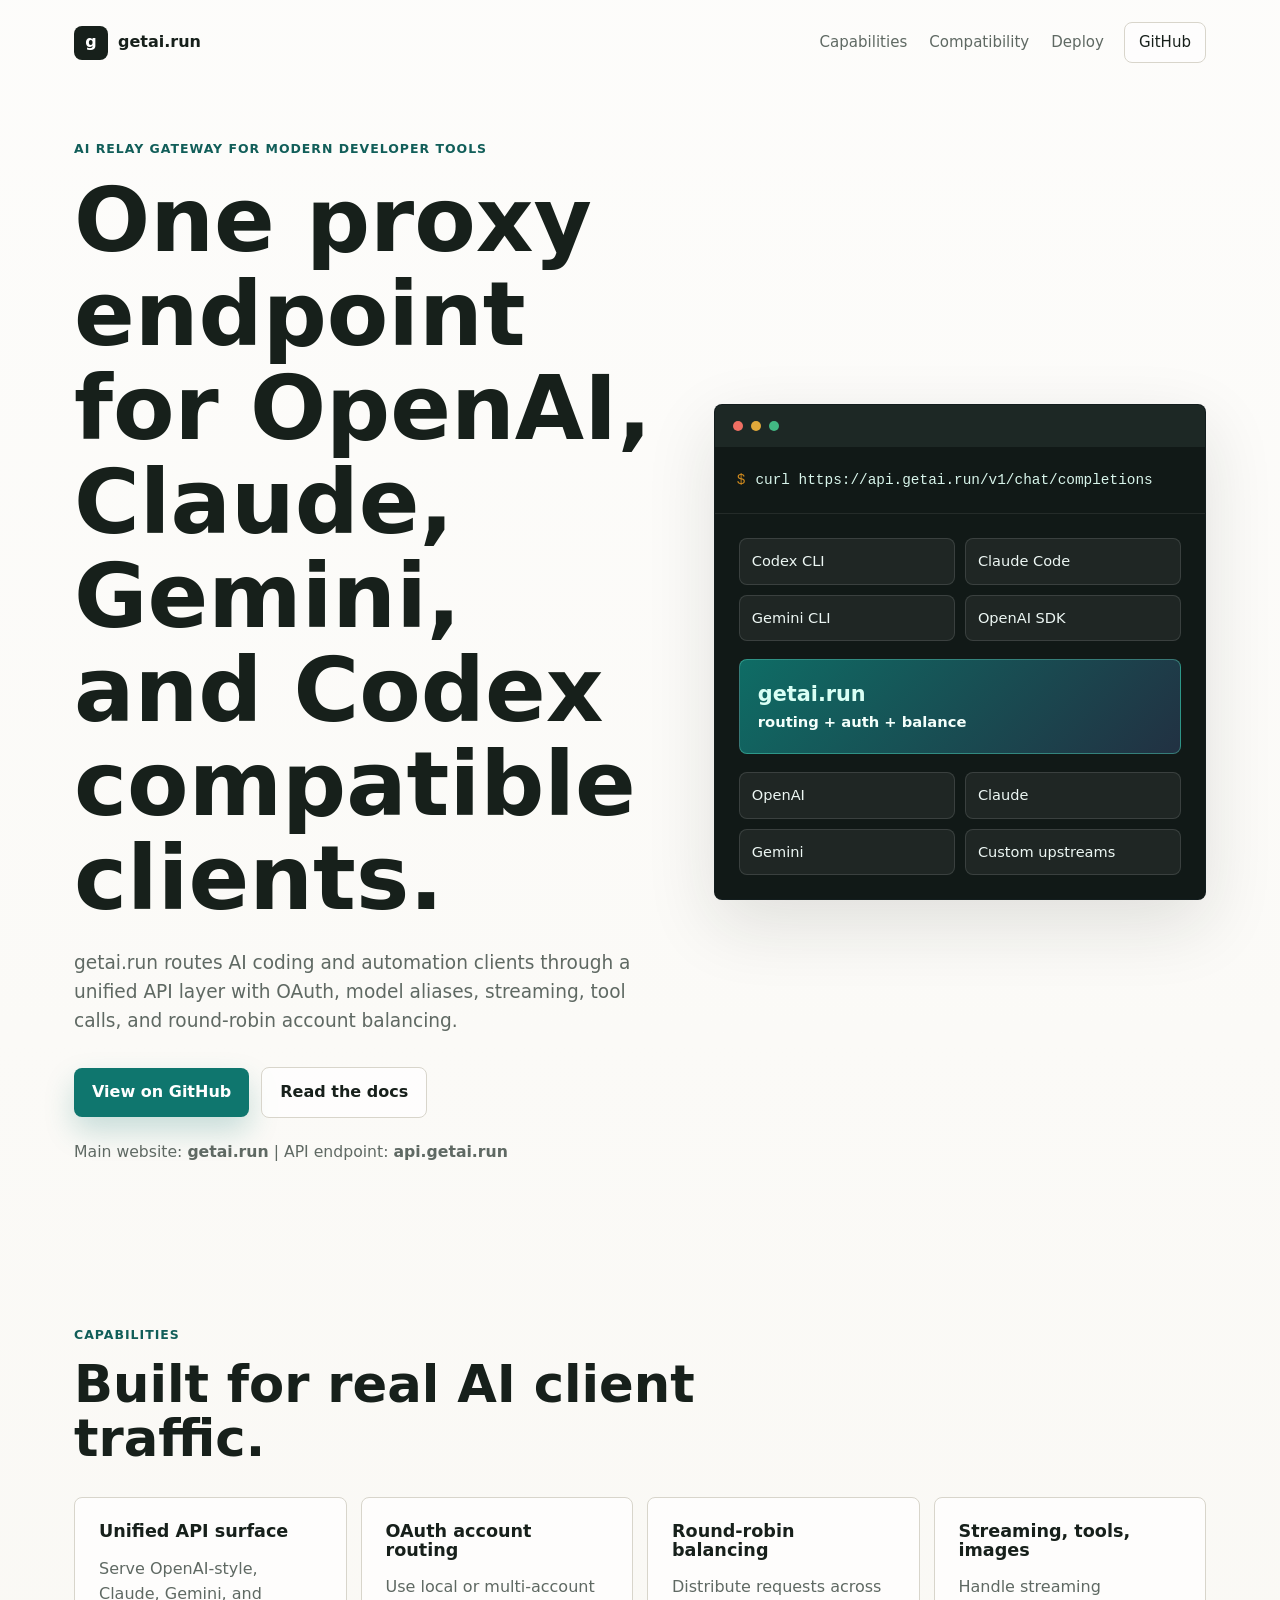
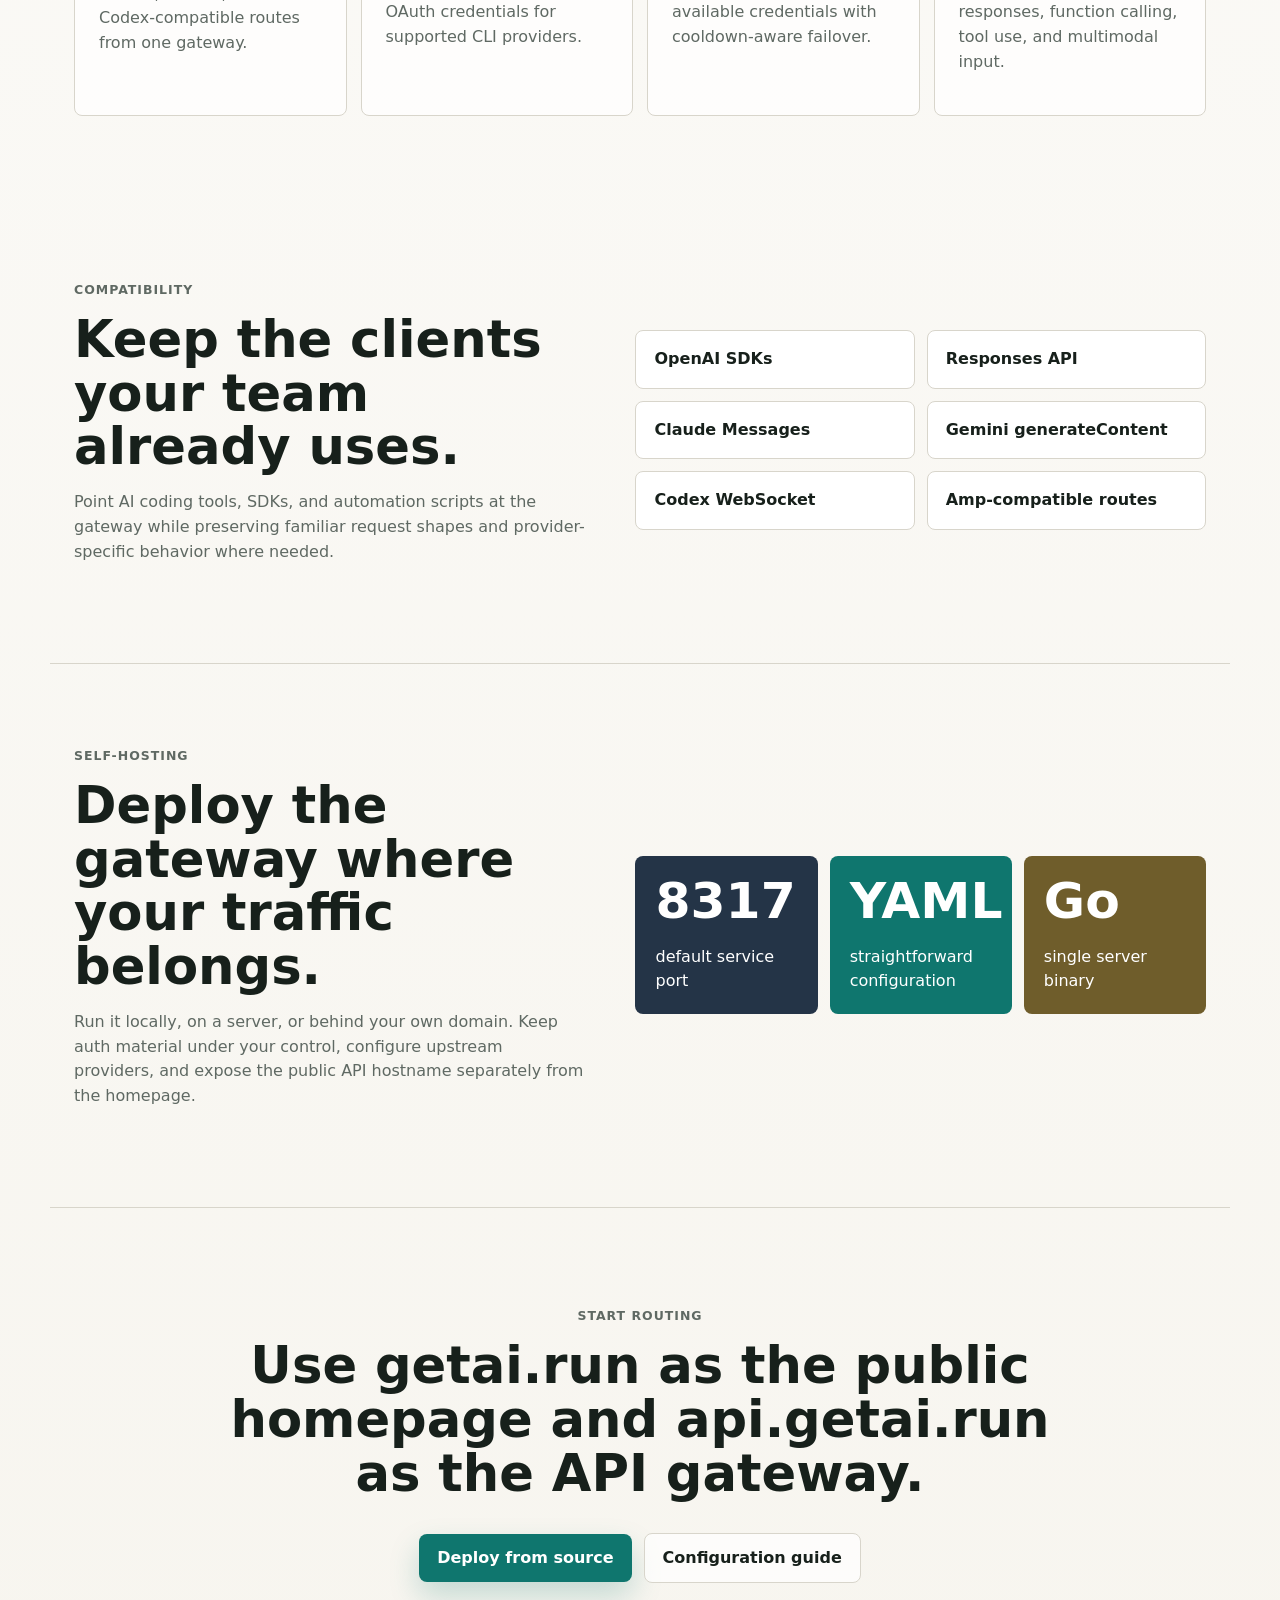
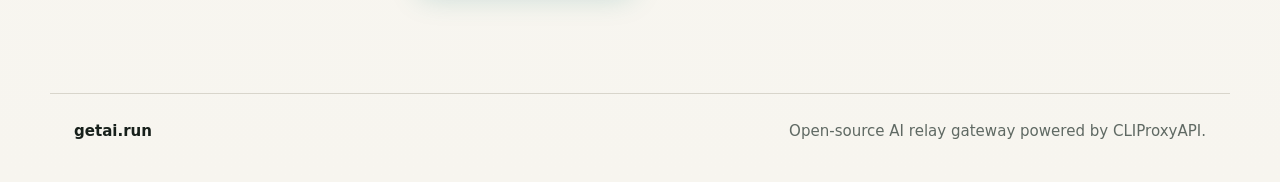
==== website/index.html @ 12dde526 "feat: add website homepage and deploy static site" ====
<!doctype html>
<html lang="en">
  <head>
    <meta charset="utf-8">
    <meta name="viewport" content="width=device-width, initial-scale=1">
    <meta
      name="description"
      content="getai.run is an AI relay and gateway for OpenAI, Claude, Gemini, and Codex compatible clients."
    >
    <title>getai.run | AI API Relay Gateway</title>
    <link rel="stylesheet" href="./styles.css">
  </head>
  <body>
    <header class="site-header">
      <a class="brand" href="/" aria-label="getai.run home">
        <span class="brand-mark" aria-hidden="true">g</span>
        <span>getai.run</span>
      </a>
      <nav class="site-nav" aria-label="Primary navigation">
        <a href="#capabilities">Capabilities</a>
        <a href="#compatibility">Compatibility</a>
        <a href="#deploy">Deploy</a>
        <a class="nav-cta" href="https://github.com/router-for-me/CLIProxyAPI">GitHub</a>
      </nav>
    </header>

    <main>
      <section class="hero">
        <div class="hero-content">
          <p class="eyebrow">AI relay gateway for modern developer tools</p>
          <h1>One proxy endpoint for OpenAI, Claude, Gemini, and Codex compatible clients.</h1>
          <p class="hero-copy">
            getai.run routes AI coding and automation clients through a unified API layer with OAuth,
            model aliases, streaming, tool calls, and round-robin account balancing.
          </p>
          <div class="hero-actions" aria-label="Primary actions">
            <a class="button button-primary" href="https://github.com/router-for-me/CLIProxyAPI">View on GitHub</a>
            <a class="button button-secondary" href="https://help.router-for.me/">Read the docs</a>
          </div>
          <p class="endpoint-note">
            Main website: <strong>getai.run</strong> | API endpoint: <strong>api.getai.run</strong>
          </p>
        </div>

        <div class="gateway-panel" aria-label="Gateway routing preview">
          <div class="panel-bar">
            <span></span>
            <span></span>
            <span></span>
          </div>
          <div class="terminal-line">
            <span class="prompt">$</span>
            <span>curl https://api.getai.run/v1/chat/completions</span>
          </div>
          <div class="route-map">
            <div class="client-stack">
              <span>Codex CLI</span>
              <span>Claude Code</span>
              <span>Gemini CLI</span>
              <span>OpenAI SDK</span>
            </div>
            <div class="gateway-core">
              <span>getai.run</span>
              <strong>routing + auth + balance</strong>
            </div>
            <div class="provider-stack">
              <span>OpenAI</span>
              <span>Claude</span>
              <span>Gemini</span>
              <span>Custom upstreams</span>
            </div>
          </div>
        </div>
      </section>

      <section class="section" id="capabilities">
        <div class="section-heading">
          <p class="eyebrow">Capabilities</p>
          <h2>Built for real AI client traffic.</h2>
        </div>
        <div class="feature-grid">
          <article class="feature-card">
            <h3>Unified API surface</h3>
            <p>Serve OpenAI-style, Claude, Gemini, and Codex-compatible routes from one gateway.</p>
          </article>
          <article class="feature-card">
            <h3>OAuth account routing</h3>
            <p>Use local or multi-account OAuth credentials for supported CLI providers.</p>
          </article>
          <article class="feature-card">
            <h3>Round-robin balancing</h3>
            <p>Distribute requests across available credentials with cooldown-aware failover.</p>
          </article>
          <article class="feature-card">
            <h3>Streaming, tools, images</h3>
            <p>Handle streaming responses, function calling, tool use, and multimodal input.</p>
          </article>
        </div>
      </section>

      <section class="section split-section" id="compatibility">
        <div>
          <p class="eyebrow">Compatibility</p>
          <h2>Keep the clients your team already uses.</h2>
          <p>
            Point AI coding tools, SDKs, and automation scripts at the gateway while preserving
            familiar request shapes and provider-specific behavior where needed.
          </p>
        </div>
        <div class="compat-list" aria-label="Compatible clients and protocols">
          <span>OpenAI SDKs</span>
          <span>Responses API</span>
          <span>Claude Messages</span>
          <span>Gemini generateContent</span>
          <span>Codex WebSocket</span>
          <span>Amp-compatible routes</span>
        </div>
      </section>

      <section class="section deploy-section" id="deploy">
        <div class="deploy-copy">
          <p class="eyebrow">Self-hosting</p>
          <h2>Deploy the gateway where your traffic belongs.</h2>
          <p>
            Run it locally, on a server, or behind your own domain. Keep auth material under your
            control, configure upstream providers, and expose the public API hostname separately from
            the homepage.
          </p>
        </div>
        <div class="deploy-card">
          <div>
            <span class="stat">8317</span>
            <span>default service port</span>
          </div>
          <div>
            <span class="stat">YAML</span>
            <span>straightforward configuration</span>
          </div>
          <div>
            <span class="stat">Go</span>
            <span>single server binary</span>
          </div>
        </div>
      </section>

      <section class="cta-section">
        <p class="eyebrow">Start routing</p>
        <h2>Use getai.run as the public homepage and api.getai.run as the API gateway.</h2>
        <div class="hero-actions">
          <a class="button button-primary" href="https://github.com/router-for-me/CLIProxyAPI">Deploy from source</a>
          <a class="button button-secondary" href="https://help.router-for.me/">Configuration guide</a>
        </div>
      </section>
    </main>

    <footer class="site-footer">
      <span>getai.run</span>
      <span>Open-source AI relay gateway powered by CLIProxyAPI.</span>
    </footer>
  </body>
</html>
---- website/styles.css ----
:root {
  color-scheme: light;
  --bg: #f7f5ef;
  --surface: #ffffff;
  --ink: #17201b;
  --muted: #5f6963;
  --line: #d8d5cb;
  --accent: #0f766e;
  --accent-strong: #115e59;
  --amber: #d08a1d;
  --steel: #243447;
  --soft-green: #e4f2ed;
  --shadow: 0 24px 70px rgba(23, 32, 27, 0.12);
}

* {
  box-sizing: border-box;
}

html {
  scroll-behavior: smooth;
}

body {
  margin: 0;
  background:
    linear-gradient(180deg, rgba(255, 255, 255, 0.72), rgba(247, 245, 239, 0.94)),
    var(--bg);
  color: var(--ink);
  font-family:
    Inter, ui-sans-serif, system-ui, -apple-system, BlinkMacSystemFont, "Segoe UI", sans-serif;
  line-height: 1.55;
}

a {
  color: inherit;
  text-decoration: none;
}

.site-header {
  display: flex;
  align-items: center;
  justify-content: space-between;
  gap: 24px;
  max-width: 1180px;
  margin: 0 auto;
  padding: 22px 24px;
}

.brand,
.site-nav,
.hero-actions,
.site-footer {
  display: flex;
  align-items: center;
}

.brand {
  gap: 10px;
  font-weight: 760;
  letter-spacing: 0;
}

.brand-mark {
  display: grid;
  width: 34px;
  height: 34px;
  place-items: center;
  border-radius: 8px;
  background: var(--ink);
  color: white;
  font-weight: 800;
}

.site-nav {
  gap: 18px;
  color: var(--muted);
  font-size: 0.94rem;
}

.site-nav a {
  padding: 8px 2px;
}

.site-nav a:hover {
  color: var(--ink);
}

.nav-cta {
  border: 1px solid var(--line);
  border-radius: 8px;
  padding: 8px 14px !important;
  color: var(--ink) !important;
  background: rgba(255, 255, 255, 0.62);
}

.hero {
  display: grid;
  grid-template-columns: minmax(0, 1.02fr) minmax(380px, 0.86fr);
  gap: 56px;
  align-items: center;
  max-width: 1180px;
  min-height: calc(100vh - 88px);
  margin: 0 auto;
  padding: 54px 24px 78px;
}

.hero-content {
  max-width: 730px;
}

.eyebrow {
  margin: 0 0 14px;
  color: var(--accent-strong);
  font-size: 0.78rem;
  font-weight: 760;
  letter-spacing: 0.08em;
  text-transform: uppercase;
}

h1,
h2,
h3,
p {
  overflow-wrap: anywhere;
}

h1,
h2,
h3 {
  margin: 0;
  line-height: 1.05;
  letter-spacing: 0;
}

h1 {
  max-width: 760px;
  font-size: clamp(3rem, 7vw, 5.8rem);
}

h2 {
  font-size: clamp(2rem, 4vw, 3.25rem);
}

h3 {
  font-size: 1.1rem;
}

.hero-copy {
  max-width: 650px;
  margin: 24px 0 0;
  color: var(--muted);
  font-size: 1.16rem;
}

.hero-actions {
  flex-wrap: wrap;
  gap: 12px;
  margin-top: 32px;
}

.button {
  display: inline-flex;
  min-height: 46px;
  align-items: center;
  justify-content: center;
  border-radius: 8px;
  padding: 12px 18px;
  font-weight: 730;
}

.button-primary {
  background: var(--accent);
  color: white;
  box-shadow: 0 14px 30px rgba(15, 118, 110, 0.22);
}

.button-primary:hover {
  background: var(--accent-strong);
}

.button-secondary {
  border: 1px solid var(--line);
  background: rgba(255, 255, 255, 0.72);
}

.button-secondary:hover {
  border-color: #b9b5aa;
  background: white;
}

.endpoint-note {
  margin: 22px 0 0;
  color: var(--muted);
  font-size: 0.98rem;
}

.gateway-panel {
  border: 1px solid rgba(36, 52, 71, 0.16);
  border-radius: 8px;
  background: #111917;
  color: white;
  box-shadow: var(--shadow);
  overflow: hidden;
}

.panel-bar {
  display: flex;
  gap: 8px;
  padding: 16px 18px;
  background: #1d2825;
}

.panel-bar span {
  width: 10px;
  height: 10px;
  border-radius: 999px;
  background: #73817b;
}

.panel-bar span:nth-child(1) {
  background: #ef6f63;
}

.panel-bar span:nth-child(2) {
  background: #e0a83a;
}

.panel-bar span:nth-child(3) {
  background: #42b883;
}

.terminal-line {
  display: flex;
  gap: 10px;
  padding: 22px;
  border-bottom: 1px solid rgba(255, 255, 255, 0.08);
  color: #d8f5eb;
  font-family: "SFMono-Regular", Consolas, "Liberation Mono", monospace;
  font-size: 0.9rem;
}

.prompt {
  color: var(--amber);
}

.route-map {
  display: grid;
  grid-template-columns: 1fr;
  gap: 18px;
  padding: 24px;
}

.client-stack,
.provider-stack {
  display: grid;
  grid-template-columns: repeat(2, minmax(0, 1fr));
  gap: 10px;
}

.client-stack span,
.provider-stack span {
  min-height: 44px;
  border: 1px solid rgba(255, 255, 255, 0.12);
  border-radius: 8px;
  padding: 11px 12px;
  background: rgba(255, 255, 255, 0.06);
  color: #edf7f4;
  font-size: 0.91rem;
}

.gateway-core {
  border: 1px solid rgba(88, 215, 189, 0.42);
  border-radius: 8px;
  padding: 18px;
  background: linear-gradient(135deg, rgba(15, 118, 110, 0.9), rgba(36, 52, 71, 0.9));
}

.gateway-core span {
  display: block;
  color: #d9fff5;
  font-weight: 780;
  font-size: 1.3rem;
}

.gateway-core strong {
  color: #f4fffb;
  font-size: 0.92rem;
}

.section {
  max-width: 1180px;
  margin: 0 auto;
  padding: 82px 24px;
}

.section-heading {
  max-width: 720px;
  margin-bottom: 32px;
}

.feature-grid {
  display: grid;
  grid-template-columns: repeat(4, minmax(0, 1fr));
  gap: 14px;
}

.feature-card {
  min-height: 210px;
  border: 1px solid var(--line);
  border-radius: 8px;
  padding: 24px;
  background: rgba(255, 255, 255, 0.76);
}

.feature-card p,
.split-section p,
.deploy-copy p,
.cta-section p {
  color: var(--muted);
}

.split-section,
.deploy-section {
  display: grid;
  grid-template-columns: minmax(0, 0.9fr) minmax(360px, 1fr);
  gap: 48px;
  align-items: center;
}

.compat-list {
  display: grid;
  grid-template-columns: repeat(2, minmax(0, 1fr));
  gap: 12px;
}

.compat-list span {
  border: 1px solid var(--line);
  border-radius: 8px;
  padding: 16px 18px;
  background: var(--surface);
  font-weight: 700;
}

.deploy-section {
  border-top: 1px solid var(--line);
  border-bottom: 1px solid var(--line);
}

.deploy-card {
  display: grid;
  grid-template-columns: repeat(3, minmax(0, 1fr));
  gap: 12px;
}

.deploy-card div {
  min-height: 150px;
  border-radius: 8px;
  padding: 20px;
  background: var(--steel);
  color: white;
}

.deploy-card div:nth-child(2) {
  background: var(--accent);
}

.deploy-card div:nth-child(3) {
  background: #6f5d2b;
}

.stat {
  display: block;
  margin-bottom: 18px;
  font-size: clamp(2rem, 4vw, 3.15rem);
  font-weight: 830;
  line-height: 1;
}

.cta-section {
  max-width: 940px;
  margin: 0 auto;
  padding: 98px 24px 110px;
  text-align: center;
}

.cta-section .hero-actions {
  justify-content: center;
}

.site-footer {
  justify-content: space-between;
  gap: 18px;
  max-width: 1180px;
  margin: 0 auto;
  padding: 26px 24px 38px;
  border-top: 1px solid var(--line);
  color: var(--muted);
  font-size: 0.94rem;
}

.site-footer span:first-child {
  color: var(--ink);
  font-weight: 760;
}

@media (max-width: 900px) {
  .site-header {
    align-items: flex-start;
  }

  .site-nav {
    display: none;
  }

  .hero,
  .split-section,
  .deploy-section {
    grid-template-columns: 1fr;
  }

  .hero {
    min-height: auto;
    gap: 34px;
    padding-top: 44px;
  }

  .feature-grid {
    grid-template-columns: repeat(2, minmax(0, 1fr));
  }

  .deploy-card {
    grid-template-columns: 1fr;
  }
}

@media (max-width: 620px) {
  .site-header,
  .hero,
  .section,
  .cta-section,
  .site-footer {
    padding-left: 18px;
    padding-right: 18px;
  }

  .feature-grid,
  .client-stack,
  .provider-stack,
  .compat-list {
    grid-template-columns: 1fr;
  }

  h1 {
    font-size: 2.7rem;
  }

  .gateway-panel {
    margin-inline: -4px;
  }

  .terminal-line {
    font-size: 0.78rem;
  }

  .site-footer {
    align-items: flex-start;
    flex-direction: column;
  }
}
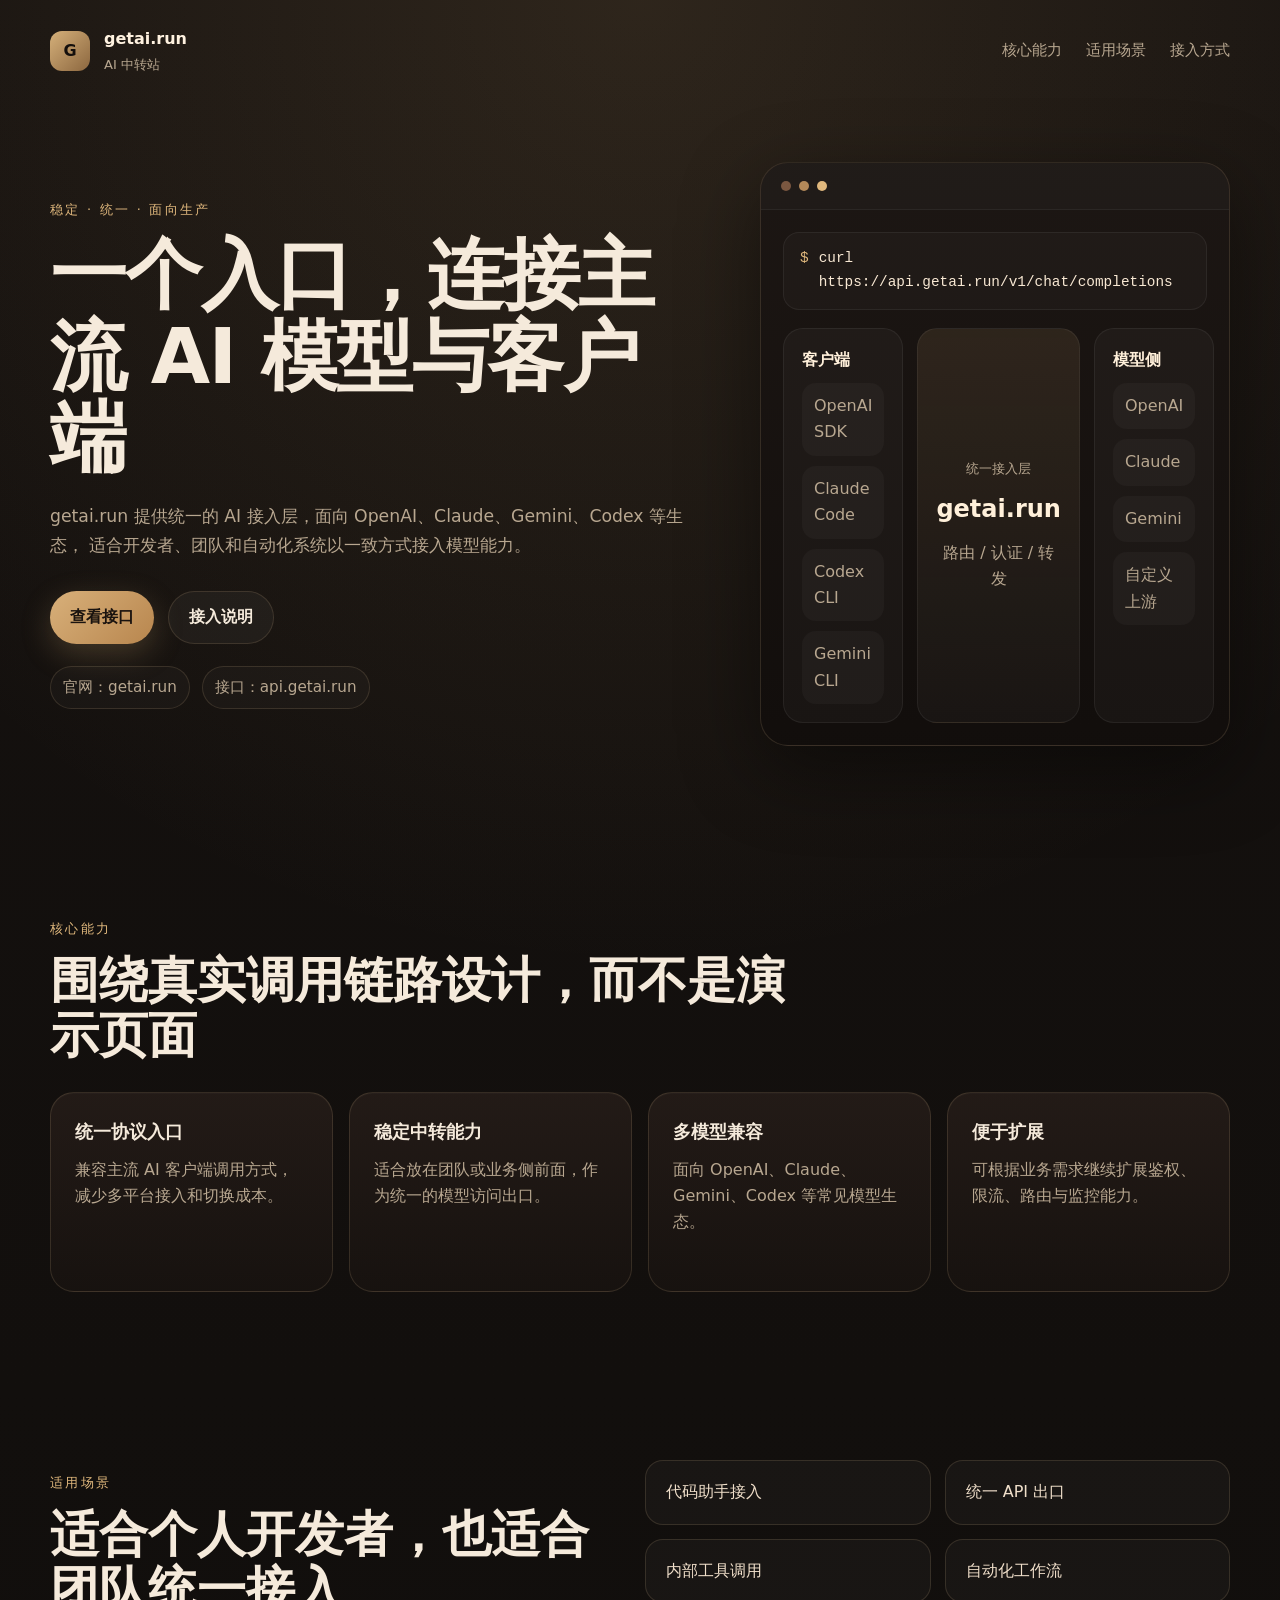
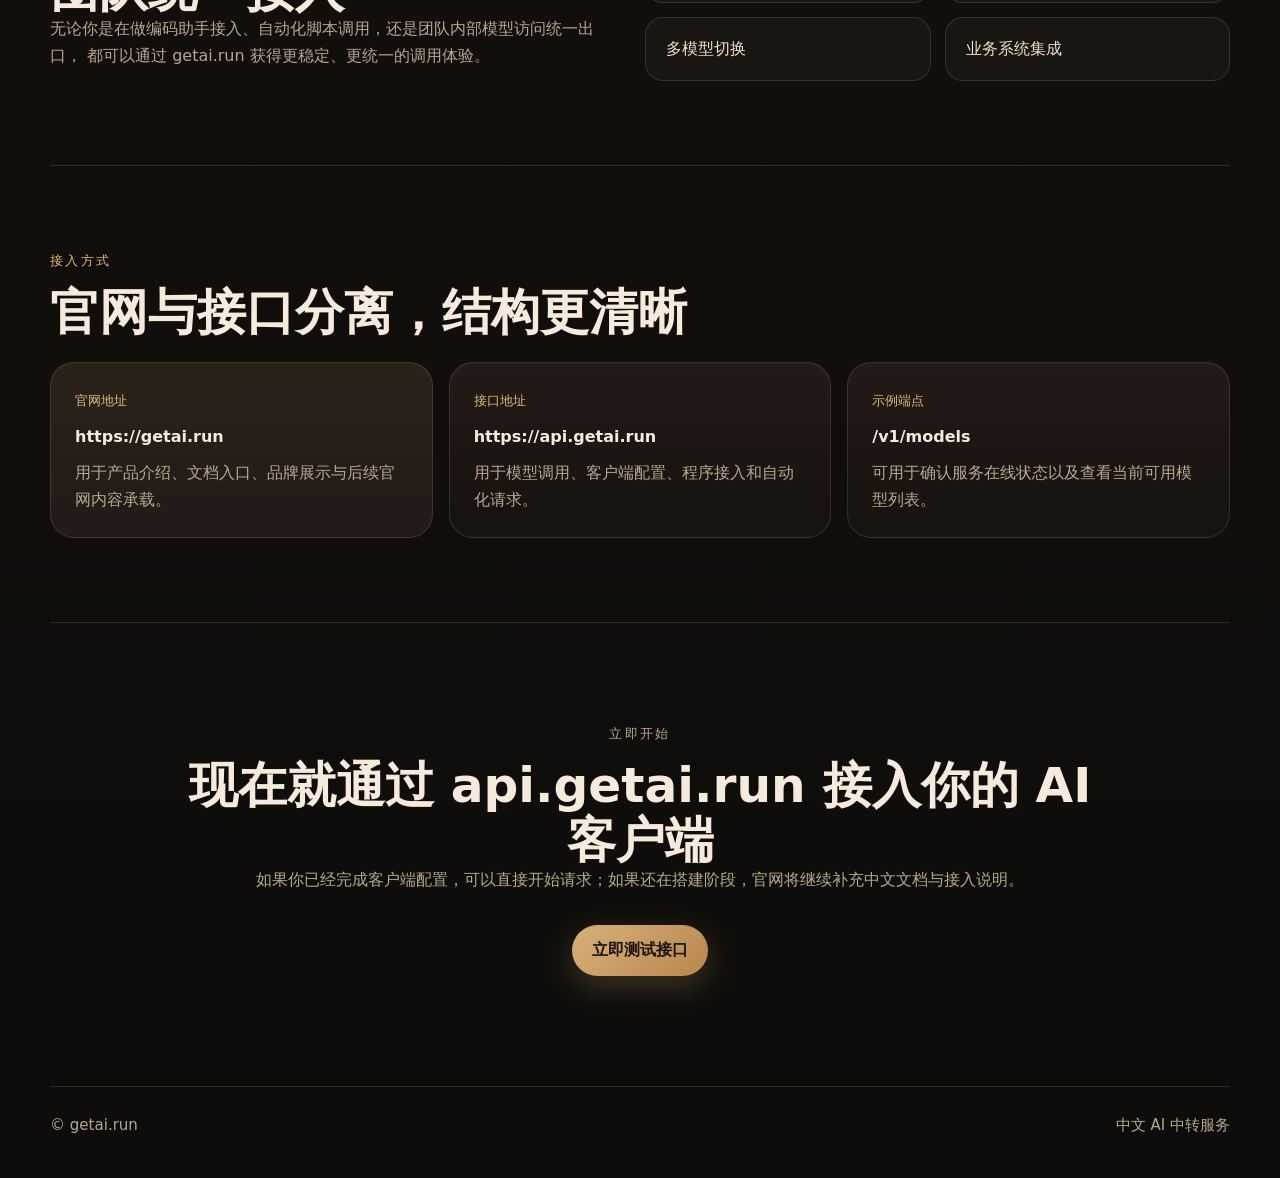
==== commit cae112b6: "feat: localize homepage to Chinese and remove upstream branding" ====
--- a/website/index.html
+++ b/website/index.html
@@ -1,161 +1,171 @@
 <!doctype html>
-<html lang="en">
+<html lang="zh-CN">
   <head>
     <meta charset="utf-8">
     <meta name="viewport" content="width=device-width, initial-scale=1">
     <meta
       name="description"
-      content="getai.run is an AI relay and gateway for OpenAI, Claude, Gemini, and Codex compatible clients."
+      content="getai.run 是面向 AI 客户端的统一中转服务，兼容 OpenAI、Claude、Gemini、Codex 等常见调用方式。"
     >
-    <title>getai.run | AI API Relay Gateway</title>
+    <title>getai.run | AI 中转站</title>
     <link rel="stylesheet" href="./styles.css">
   </head>
   <body>
-    <header class="site-header">
-      <a class="brand" href="/" aria-label="getai.run home">
-        <span class="brand-mark" aria-hidden="true">g</span>
-        <span>getai.run</span>
-      </a>
-      <nav class="site-nav" aria-label="Primary navigation">
-        <a href="#capabilities">Capabilities</a>
-        <a href="#compatibility">Compatibility</a>
-        <a href="#deploy">Deploy</a>
-        <a class="nav-cta" href="https://github.com/router-for-me/CLIProxyAPI">GitHub</a>
-      </nav>
-    </header>
+    <div class="page-shell">
+      <header class="site-header">
+        <a class="brand" href="/" aria-label="getai.run 首页">
+          <span class="brand-mark" aria-hidden="true">G</span>
+          <div class="brand-text">
+            <strong>getai.run</strong>
+            <span>AI 中转站</span>
+          </div>
+        </a>
+        <nav class="site-nav" aria-label="主导航">
+          <a href="#features">核心能力</a>
+          <a href="#scenes">适用场景</a>
+          <a href="#access">接入方式</a>
+        </nav>
+      </header>
 
-    <main>
-      <section class="hero">
-        <div class="hero-content">
-          <p class="eyebrow">AI relay gateway for modern developer tools</p>
-          <h1>One proxy endpoint for OpenAI, Claude, Gemini, and Codex compatible clients.</h1>
-          <p class="hero-copy">
-            getai.run routes AI coding and automation clients through a unified API layer with OAuth,
-            model aliases, streaming, tool calls, and round-robin account balancing.
-          </p>
-          <div class="hero-actions" aria-label="Primary actions">
-            <a class="button button-primary" href="https://github.com/router-for-me/CLIProxyAPI">View on GitHub</a>
-            <a class="button button-secondary" href="https://help.router-for.me/">Read the docs</a>
-          </div>
-          <p class="endpoint-note">
-            Main website: <strong>getai.run</strong> | API endpoint: <strong>api.getai.run</strong>
-          </p>
-        </div>
-
-        <div class="gateway-panel" aria-label="Gateway routing preview">
-          <div class="panel-bar">
-            <span></span>
-            <span></span>
-            <span></span>
-          </div>
-          <div class="terminal-line">
-            <span class="prompt">$</span>
-            <span>curl https://api.getai.run/v1/chat/completions</span>
-          </div>
-          <div class="route-map">
-            <div class="client-stack">
-              <span>Codex CLI</span>
-              <span>Claude Code</span>
-              <span>Gemini CLI</span>
-              <span>OpenAI SDK</span>
+      <main>
+        <section class="hero">
+          <div class="hero-copy">
+            <p class="eyebrow">稳定 · 统一 · 面向生产</p>
+            <h1>一个入口，连接主流 AI 模型与客户端</h1>
+            <p class="hero-text">
+              getai.run 提供统一的 AI 接入层，面向 OpenAI、Claude、Gemini、Codex 等生态，
+              适合开发者、团队和自动化系统以一致方式接入模型能力。
+            </p>
+            <div class="hero-actions">
+              <a class="button button-primary" href="https://api.getai.run/v1/models">查看接口</a>
+              <a class="button button-secondary" href="#access">接入说明</a>
             </div>
-            <div class="gateway-core">
-              <span>getai.run</span>
-              <strong>routing + auth + balance</strong>
-            </div>
-            <div class="provider-stack">
-              <span>OpenAI</span>
-              <span>Claude</span>
-              <span>Gemini</span>
-              <span>Custom upstreams</span>
+            <div class="hero-notes">
+              <span>官网：getai.run</span>
+              <span>接口：api.getai.run</span>
             </div>
           </div>
-        </div>
-      </section>
 
-      <section class="section" id="capabilities">
-        <div class="section-heading">
-          <p class="eyebrow">Capabilities</p>
-          <h2>Built for real AI client traffic.</h2>
-        </div>
-        <div class="feature-grid">
-          <article class="feature-card">
-            <h3>Unified API surface</h3>
-            <p>Serve OpenAI-style, Claude, Gemini, and Codex-compatible routes from one gateway.</p>
-          </article>
-          <article class="feature-card">
-            <h3>OAuth account routing</h3>
-            <p>Use local or multi-account OAuth credentials for supported CLI providers.</p>
-          </article>
-          <article class="feature-card">
-            <h3>Round-robin balancing</h3>
-            <p>Distribute requests across available credentials with cooldown-aware failover.</p>
-          </article>
-          <article class="feature-card">
-            <h3>Streaming, tools, images</h3>
-            <p>Handle streaming responses, function calling, tool use, and multimodal input.</p>
-          </article>
-        </div>
-      </section>
+          <div class="hero-panel" aria-label="接口示意">
+            <div class="panel-top">
+              <span></span>
+              <span></span>
+              <span></span>
+            </div>
+            <div class="panel-body">
+              <div class="terminal-line">
+                <span class="prompt">$</span>
+                <span>curl https://api.getai.run/v1/chat/completions</span>
+              </div>
+              <div class="flow-grid">
+                <div class="flow-column">
+                  <b>客户端</b>
+                  <span>OpenAI SDK</span>
+                  <span>Claude Code</span>
+                  <span>Codex CLI</span>
+                  <span>Gemini CLI</span>
+                </div>
+                <div class="flow-core">
+                  <small>统一接入层</small>
+                  <strong>getai.run</strong>
+                  <em>路由 / 认证 / 转发</em>
+                </div>
+                <div class="flow-column">
+                  <b>模型侧</b>
+                  <span>OpenAI</span>
+                  <span>Claude</span>
+                  <span>Gemini</span>
+                  <span>自定义上游</span>
+                </div>
+              </div>
+            </div>
+          </div>
+        </section>
 
-      <section class="section split-section" id="compatibility">
-        <div>
-          <p class="eyebrow">Compatibility</p>
-          <h2>Keep the clients your team already uses.</h2>
+        <section class="section" id="features">
+          <div class="section-head">
+            <p class="eyebrow">核心能力</p>
+            <h2>围绕真实调用链路设计，而不是演示页面</h2>
+          </div>
+          <div class="card-grid">
+            <article class="info-card">
+              <h3>统一协议入口</h3>
+              <p>兼容主流 AI 客户端调用方式，减少多平台接入和切换成本。</p>
+            </article>
+            <article class="info-card">
+              <h3>稳定中转能力</h3>
+              <p>适合放在团队或业务侧前面，作为统一的模型访问出口。</p>
+            </article>
+            <article class="info-card">
+              <h3>多模型兼容</h3>
+              <p>面向 OpenAI、Claude、Gemini、Codex 等常见模型生态。</p>
+            </article>
+            <article class="info-card">
+              <h3>便于扩展</h3>
+              <p>可根据业务需求继续扩展鉴权、限流、路由与监控能力。</p>
+            </article>
+          </div>
+        </section>
+
+        <section class="section split" id="scenes">
+          <div>
+            <p class="eyebrow">适用场景</p>
+            <h2>适合个人开发者，也适合团队统一接入</h2>
+            <p class="section-text">
+              无论你是在做编码助手接入、自动化脚本调用，还是团队内部模型访问统一出口，
+              都可以通过 getai.run 获得更稳定、更统一的调用体验。
+            </p>
+          </div>
+          <div class="tag-grid" aria-label="适用场景列表">
+            <span>代码助手接入</span>
+            <span>统一 API 出口</span>
+            <span>内部工具调用</span>
+            <span>自动化工作流</span>
+            <span>多模型切换</span>
+            <span>业务系统集成</span>
+          </div>
+        </section>
+
+        <section class="section access-section" id="access">
+          <div class="section-head compact">
+            <p class="eyebrow">接入方式</p>
+            <h2>官网与接口分离，结构更清晰</h2>
+          </div>
+          <div class="access-layout">
+            <div class="access-card primary">
+              <small>官网地址</small>
+              <strong>https://getai.run</strong>
+              <p>用于产品介绍、文档入口、品牌展示与后续官网内容承载。</p>
+            </div>
+            <div class="access-card">
+              <small>接口地址</small>
+              <strong>https://api.getai.run</strong>
+              <p>用于模型调用、客户端配置、程序接入和自动化请求。</p>
+            </div>
+            <div class="access-card">
+              <small>示例端点</small>
+              <strong>/v1/models</strong>
+              <p>可用于确认服务在线状态以及查看当前可用模型列表。</p>
+            </div>
+          </div>
+        </section>
+
+        <section class="cta-section">
+          <p class="eyebrow">立即开始</p>
+          <h2>现在就通过 api.getai.run 接入你的 AI 客户端</h2>
           <p>
-            Point AI coding tools, SDKs, and automation scripts at the gateway while preserving
-            familiar request shapes and provider-specific behavior where needed.
+            如果你已经完成客户端配置，可以直接开始请求；如果还在搭建阶段，官网将继续补充中文文档与接入说明。
           </p>
-        </div>
-        <div class="compat-list" aria-label="Compatible clients and protocols">
-          <span>OpenAI SDKs</span>
-          <span>Responses API</span>
-          <span>Claude Messages</span>
-          <span>Gemini generateContent</span>
-          <span>Codex WebSocket</span>
-          <span>Amp-compatible routes</span>
-        </div>
-      </section>
+          <div class="hero-actions center">
+            <a class="button button-primary" href="https://api.getai.run/v1/models">立即测试接口</a>
+          </div>
+        </section>
+      </main>
 
-      <section class="section deploy-section" id="deploy">
-        <div class="deploy-copy">
-          <p class="eyebrow">Self-hosting</p>
-          <h2>Deploy the gateway where your traffic belongs.</h2>
-          <p>
-            Run it locally, on a server, or behind your own domain. Keep auth material under your
-            control, configure upstream providers, and expose the public API hostname separately from
-            the homepage.
-          </p>
-        </div>
-        <div class="deploy-card">
-          <div>
-            <span class="stat">8317</span>
-            <span>default service port</span>
-          </div>
-          <div>
-            <span class="stat">YAML</span>
-            <span>straightforward configuration</span>
-          </div>
-          <div>
-            <span class="stat">Go</span>
-            <span>single server binary</span>
-          </div>
-        </div>
-      </section>
-
-      <section class="cta-section">
-        <p class="eyebrow">Start routing</p>
-        <h2>Use getai.run as the public homepage and api.getai.run as the API gateway.</h2>
-        <div class="hero-actions">
-          <a class="button button-primary" href="https://github.com/router-for-me/CLIProxyAPI">Deploy from source</a>
-          <a class="button button-secondary" href="https://help.router-for.me/">Configuration guide</a>
-        </div>
-      </section>
-    </main>
-
-    <footer class="site-footer">
-      <span>getai.run</span>
-      <span>Open-source AI relay gateway powered by CLIProxyAPI.</span>
-    </footer>
+      <footer class="site-footer">
+        <span>© getai.run</span>
+        <span>中文 AI 中转服务</span>
+      </footer>
+    </div>
   </body>
 </html>
--- a/website/styles.css
+++ b/website/styles.css
@@ -1,16 +1,17 @@
 :root {
-  color-scheme: light;
-  --bg: #f7f5ef;
-  --surface: #ffffff;
-  --ink: #17201b;
-  --muted: #5f6963;
-  --line: #d8d5cb;
-  --accent: #0f766e;
-  --accent-strong: #115e59;
-  --amber: #d08a1d;
-  --steel: #243447;
-  --soft-green: #e4f2ed;
-  --shadow: 0 24px 70px rgba(23, 32, 27, 0.12);
+  color-scheme: dark;
+  --bg: #0f0d0b;
+  --bg-soft: #171311;
+  --surface: rgba(28, 22, 19, 0.92);
+  --surface-strong: #221a16;
+  --surface-soft: rgba(255, 255, 255, 0.03);
+  --text: #f5eadb;
+  --muted: #b8a790;
+  --line: rgba(210, 181, 138, 0.16);
+  --gold: #c8a26a;
+  --gold-strong: #e0b87d;
+  --gold-soft: rgba(200, 162, 106, 0.16);
+  --shadow: 0 24px 80px rgba(0, 0, 0, 0.45);
 }
 
 * {
@@ -23,13 +24,13 @@
 
 body {
   margin: 0;
+  min-width: 320px;
   background:
-    linear-gradient(180deg, rgba(255, 255, 255, 0.72), rgba(247, 245, 239, 0.94)),
-    var(--bg);
-  color: var(--ink);
-  font-family:
-    Inter, ui-sans-serif, system-ui, -apple-system, BlinkMacSystemFont, "Segoe UI", sans-serif;
-  line-height: 1.55;
+    radial-gradient(circle at top, rgba(200, 162, 106, 0.14), transparent 34%),
+    linear-gradient(180deg, #15110f 0%, #0f0d0b 100%);
+  color: var(--text);
+  font-family: "PingFang SC", "Noto Sans SC", "Microsoft YaHei", Inter, system-ui, sans-serif;
+  line-height: 1.65;
 }
 
 a {
@@ -37,84 +38,84 @@
   text-decoration: none;
 }
 
+.page-shell {
+  min-height: 100vh;
+}
+
+.site-header,
+.hero,
+.section,
+.site-footer {
+  width: min(1180px, calc(100% - 40px));
+  margin: 0 auto;
+}
+
 .site-header {
   display: flex;
   align-items: center;
   justify-content: space-between;
   gap: 24px;
-  max-width: 1180px;
-  margin: 0 auto;
-  padding: 22px 24px;
-}
-
-.brand,
-.site-nav,
-.hero-actions,
-.site-footer {
-  display: flex;
-  align-items: center;
+  padding: 26px 0 18px;
 }
 
 .brand {
-  gap: 10px;
-  font-weight: 760;
-  letter-spacing: 0;
+  display: inline-flex;
+  align-items: center;
+  gap: 14px;
 }
 
 .brand-mark {
   display: grid;
-  width: 34px;
-  height: 34px;
   place-items: center;
-  border-radius: 8px;
-  background: var(--ink);
-  color: white;
-  font-weight: 800;
+  width: 40px;
+  height: 40px;
+  border-radius: 12px;
+  background: linear-gradient(135deg, #d5b07a 0%, #8c673f 100%);
+  color: #140f0c;
+  font-weight: 900;
+}
+
+.brand-text {
+  display: flex;
+  flex-direction: column;
+  gap: 2px;
+}
+
+.brand-text strong {
+  font-size: 1rem;
+  color: #fff2e0;
+}
+
+.brand-text span {
+  font-size: 0.82rem;
+  color: var(--muted);
 }
 
 .site-nav {
-  gap: 18px;
-  color: var(--muted);
-  font-size: 0.94rem;
-}
-
-.site-nav a {
-  padding: 8px 2px;
+  display: flex;
+  align-items: center;
+  gap: 24px;
+  color: var(--muted);
+  font-size: 0.95rem;
 }
 
 .site-nav a:hover {
-  color: var(--ink);
-}
-
-.nav-cta {
-  border: 1px solid var(--line);
-  border-radius: 8px;
-  padding: 8px 14px !important;
-  color: var(--ink) !important;
-  background: rgba(255, 255, 255, 0.62);
+  color: var(--gold-strong);
 }
 
 .hero {
   display: grid;
-  grid-template-columns: minmax(0, 1.02fr) minmax(380px, 0.86fr);
-  gap: 56px;
-  align-items: center;
-  max-width: 1180px;
-  min-height: calc(100vh - 88px);
-  margin: 0 auto;
-  padding: 54px 24px 78px;
-}
-
-.hero-content {
-  max-width: 730px;
+  grid-template-columns: minmax(0, 1fr) minmax(380px, 470px);
+  gap: 48px;
+  align-items: center;
+  padding: 68px 0 88px;
 }
 
 .eyebrow {
   margin: 0 0 14px;
-  color: var(--accent-strong);
-  font-size: 0.78rem;
-  font-weight: 760;
-  letter-spacing: 0.08em;
+  color: var(--gold-strong);
+  font-size: 0.8rem;
+  letter-spacing: 0.18em;
   text-transform: uppercase;
 }
 
@@ -122,349 +123,327 @@
 h2,
 h3,
 p {
+  margin: 0;
   overflow-wrap: anywhere;
 }
 
-h1,
-h2,
+h1 {
+  font-size: clamp(2.8rem, 6vw, 5.4rem);
+  line-height: 1.06;
+  letter-spacing: -0.02em;
+  max-width: 760px;
+}
+
+h2 {
+  font-size: clamp(2rem, 3.8vw, 3.2rem);
+  line-height: 1.12;
+}
+
 h3 {
-  margin: 0;
-  line-height: 1.05;
-  letter-spacing: 0;
-}
-
-h1 {
-  max-width: 760px;
-  font-size: clamp(3rem, 7vw, 5.8rem);
-}
-
-h2 {
-  font-size: clamp(2rem, 4vw, 3.25rem);
-}
-
-h3 {
-  font-size: 1.1rem;
-}
-
-.hero-copy {
-  max-width: 650px;
-  margin: 24px 0 0;
-  color: var(--muted);
-  font-size: 1.16rem;
+  font-size: 1.12rem;
+}
+
+.hero-text,
+.section-text,
+.info-card p,
+.access-card p,
+.cta-section p {
+  color: var(--muted);
+}
+
+.hero-text {
+  max-width: 660px;
+  margin-top: 24px;
+  font-size: 1.08rem;
 }
 
 .hero-actions {
+  display: flex;
+  flex-wrap: wrap;
+  gap: 14px;
+  margin-top: 32px;
+}
+
+.hero-actions.center {
+  justify-content: center;
+}
+
+.button {
+  display: inline-flex;
+  align-items: center;
+  justify-content: center;
+  min-height: 48px;
+  padding: 12px 20px;
+  border-radius: 999px;
+  font-weight: 700;
+  transition: transform 0.18s ease, opacity 0.18s ease, background 0.18s ease;
+}
+
+.button:hover {
+  transform: translateY(-1px);
+}
+
+.button-primary {
+  background: linear-gradient(135deg, #d8b07a 0%, #b8864e 100%);
+  color: #1a130f;
+  box-shadow: 0 10px 30px rgba(200, 162, 106, 0.25);
+}
+
+.button-secondary {
+  border: 1px solid var(--line);
+  background: rgba(255, 255, 255, 0.04);
+  color: var(--text);
+}
+
+.hero-notes {
+  display: flex;
   flex-wrap: wrap;
   gap: 12px;
-  margin-top: 32px;
-}
-
-.button {
-  display: inline-flex;
-  min-height: 46px;
-  align-items: center;
-  justify-content: center;
-  border-radius: 8px;
-  padding: 12px 18px;
-  font-weight: 730;
-}
-
-.button-primary {
-  background: var(--accent);
-  color: white;
-  box-shadow: 0 14px 30px rgba(15, 118, 110, 0.22);
-}
-
-.button-primary:hover {
-  background: var(--accent-strong);
-}
-
-.button-secondary {
+  margin-top: 22px;
+  color: var(--muted);
+  font-size: 0.95rem;
+}
+
+.hero-notes span {
+  padding: 8px 12px;
   border: 1px solid var(--line);
-  background: rgba(255, 255, 255, 0.72);
-}
-
-.button-secondary:hover {
-  border-color: #b9b5aa;
-  background: white;
-}
-
-.endpoint-note {
-  margin: 22px 0 0;
-  color: var(--muted);
-  font-size: 0.98rem;
-}
-
-.gateway-panel {
-  border: 1px solid rgba(36, 52, 71, 0.16);
-  border-radius: 8px;
-  background: #111917;
-  color: white;
+  border-radius: 999px;
+  background: rgba(255, 255, 255, 0.025);
+}
+
+.hero-panel {
+  border: 1px solid var(--line);
+  border-radius: 28px;
+  background: linear-gradient(180deg, rgba(29, 23, 20, 0.98), rgba(18, 14, 12, 0.98));
   box-shadow: var(--shadow);
   overflow: hidden;
 }
 
-.panel-bar {
+.panel-top {
   display: flex;
   gap: 8px;
-  padding: 16px 18px;
-  background: #1d2825;
-}
-
-.panel-bar span {
+  padding: 18px 20px;
+  border-bottom: 1px solid rgba(255, 255, 255, 0.05);
+  background: rgba(255, 255, 255, 0.02);
+}
+
+.panel-top span {
   width: 10px;
   height: 10px;
-  border-radius: 999px;
-  background: #73817b;
-}
-
-.panel-bar span:nth-child(1) {
-  background: #ef6f63;
-}
-
-.panel-bar span:nth-child(2) {
-  background: #e0a83a;
-}
-
-.panel-bar span:nth-child(3) {
-  background: #42b883;
+  border-radius: 50%;
+  background: rgba(255, 255, 255, 0.22);
+}
+
+.panel-top span:nth-child(1) {
+  background: #7a5740;
+}
+
+.panel-top span:nth-child(2) {
+  background: #b38959;
+}
+
+.panel-top span:nth-child(3) {
+  background: #e0b87d;
+}
+
+.panel-body {
+  padding: 22px;
 }
 
 .terminal-line {
   display: flex;
   gap: 10px;
-  padding: 22px;
-  border-bottom: 1px solid rgba(255, 255, 255, 0.08);
-  color: #d8f5eb;
-  font-family: "SFMono-Regular", Consolas, "Liberation Mono", monospace;
+  padding: 14px 16px;
+  border: 1px solid rgba(255, 255, 255, 0.06);
+  border-radius: 16px;
+  background: rgba(255, 255, 255, 0.025);
+  color: #f8e8d3;
+  font-family: ui-monospace, SFMono-Regular, Menlo, Consolas, monospace;
   font-size: 0.9rem;
 }
 
 .prompt {
-  color: var(--amber);
-}
-
-.route-map {
-  display: grid;
-  grid-template-columns: 1fr;
-  gap: 18px;
+  color: var(--gold-strong);
+}
+
+.flow-grid {
+  display: grid;
+  grid-template-columns: 1fr 1fr 1fr;
+  gap: 14px;
+  margin-top: 18px;
+}
+
+.flow-column,
+.flow-core {
+  display: flex;
+  flex-direction: column;
+  gap: 10px;
+  padding: 18px;
+  border: 1px solid rgba(255, 255, 255, 0.06);
+  border-radius: 20px;
+  background: var(--surface-soft);
+}
+
+.flow-column b,
+.flow-core strong {
+  color: #fff0da;
+}
+
+.flow-column span,
+.flow-core em,
+.flow-core small {
+  color: var(--muted);
+  font-style: normal;
+}
+
+.flow-column span {
+  padding: 10px 12px;
+  border-radius: 14px;
+  background: rgba(255, 255, 255, 0.03);
+}
+
+.flow-core {
+  justify-content: center;
+  text-align: center;
+  background: linear-gradient(180deg, rgba(200, 162, 106, 0.12), rgba(255, 255, 255, 0.03));
+}
+
+.flow-core strong {
+  font-size: 1.5rem;
+}
+
+.section {
+  padding: 84px 0;
+}
+
+.section-head {
+  max-width: 760px;
+  margin-bottom: 30px;
+}
+
+.section-head.compact {
+  margin-bottom: 22px;
+}
+
+.card-grid {
+  display: grid;
+  grid-template-columns: repeat(4, minmax(0, 1fr));
+  gap: 16px;
+}
+
+.info-card,
+.access-card {
   padding: 24px;
-}
-
-.client-stack,
-.provider-stack {
+  border: 1px solid var(--line);
+  border-radius: 24px;
+  background: linear-gradient(180deg, rgba(36, 28, 24, 0.95), rgba(24, 19, 16, 0.95));
+  box-shadow: inset 0 1px 0 rgba(255, 255, 255, 0.02);
+}
+
+.info-card {
+  min-height: 200px;
+}
+
+.info-card h3,
+.access-card strong {
+  margin-bottom: 10px;
+  display: block;
+}
+
+.split {
+  display: grid;
+  grid-template-columns: minmax(0, 0.95fr) minmax(360px, 1fr);
+  gap: 40px;
+  align-items: center;
+}
+
+.tag-grid {
   display: grid;
   grid-template-columns: repeat(2, minmax(0, 1fr));
-  gap: 10px;
-}
-
-.client-stack span,
-.provider-stack span {
-  min-height: 44px;
-  border: 1px solid rgba(255, 255, 255, 0.12);
-  border-radius: 8px;
-  padding: 11px 12px;
-  background: rgba(255, 255, 255, 0.06);
-  color: #edf7f4;
-  font-size: 0.91rem;
-}
-
-.gateway-core {
-  border: 1px solid rgba(88, 215, 189, 0.42);
-  border-radius: 8px;
-  padding: 18px;
-  background: linear-gradient(135deg, rgba(15, 118, 110, 0.9), rgba(36, 52, 71, 0.9));
-}
-
-.gateway-core span {
-  display: block;
-  color: #d9fff5;
-  font-weight: 780;
-  font-size: 1.3rem;
-}
-
-.gateway-core strong {
-  color: #f4fffb;
-  font-size: 0.92rem;
-}
-
-.section {
-  max-width: 1180px;
-  margin: 0 auto;
-  padding: 82px 24px;
-}
-
-.section-heading {
-  max-width: 720px;
-  margin-bottom: 32px;
-}
-
-.feature-grid {
-  display: grid;
-  grid-template-columns: repeat(4, minmax(0, 1fr));
   gap: 14px;
 }
 
-.feature-card {
-  min-height: 210px;
+.tag-grid span {
+  padding: 18px 20px;
   border: 1px solid var(--line);
-  border-radius: 8px;
-  padding: 24px;
-  background: rgba(255, 255, 255, 0.76);
-}
-
-.feature-card p,
-.split-section p,
-.deploy-copy p,
-.cta-section p {
-  color: var(--muted);
-}
-
-.split-section,
-.deploy-section {
-  display: grid;
-  grid-template-columns: minmax(0, 0.9fr) minmax(360px, 1fr);
-  gap: 48px;
-  align-items: center;
-}
-
-.compat-list {
-  display: grid;
-  grid-template-columns: repeat(2, minmax(0, 1fr));
-  gap: 12px;
-}
-
-.compat-list span {
-  border: 1px solid var(--line);
-  border-radius: 8px;
-  padding: 16px 18px;
-  background: var(--surface);
-  font-weight: 700;
-}
-
-.deploy-section {
+  border-radius: 18px;
+  background: rgba(255, 255, 255, 0.03);
+  color: #f0dfca;
+}
+
+.access-section {
   border-top: 1px solid var(--line);
   border-bottom: 1px solid var(--line);
 }
 
-.deploy-card {
+.access-layout {
   display: grid;
   grid-template-columns: repeat(3, minmax(0, 1fr));
-  gap: 12px;
-}
-
-.deploy-card div {
-  min-height: 150px;
-  border-radius: 8px;
-  padding: 20px;
-  background: var(--steel);
-  color: white;
-}
-
-.deploy-card div:nth-child(2) {
-  background: var(--accent);
-}
-
-.deploy-card div:nth-child(3) {
-  background: #6f5d2b;
-}
-
-.stat {
-  display: block;
-  margin-bottom: 18px;
-  font-size: clamp(2rem, 4vw, 3.15rem);
-  font-weight: 830;
-  line-height: 1;
+  gap: 16px;
+}
+
+.access-card small {
+  display: inline-block;
+  margin-bottom: 12px;
+  color: var(--gold-strong);
+}
+
+.access-card.primary {
+  background: linear-gradient(180deg, rgba(200, 162, 106, 0.14), rgba(35, 27, 23, 0.95));
 }
 
 .cta-section {
-  max-width: 940px;
+  width: min(920px, calc(100% - 40px));
   margin: 0 auto;
-  padding: 98px 24px 110px;
+  padding: 100px 0 110px;
   text-align: center;
 }
 
-.cta-section .hero-actions {
-  justify-content: center;
-}
-
 .site-footer {
+  display: flex;
+  align-items: center;
   justify-content: space-between;
-  gap: 18px;
-  max-width: 1180px;
-  margin: 0 auto;
-  padding: 26px 24px 38px;
+  gap: 20px;
+  padding: 26px 0 40px;
   border-top: 1px solid var(--line);
   color: var(--muted);
   font-size: 0.94rem;
 }
 
-.site-footer span:first-child {
-  color: var(--ink);
-  font-weight: 760;
-}
-
-@media (max-width: 900px) {
-  .site-header {
+@media (max-width: 980px) {
+  .hero,
+  .split,
+  .access-layout,
+  .card-grid {
+    grid-template-columns: 1fr;
+  }
+
+  .hero {
+    padding-top: 44px;
+  }
+
+  .flow-grid {
+    grid-template-columns: 1fr;
+  }
+}
+
+@media (max-width: 720px) {
+  .site-header,
+  .site-footer {
+    flex-direction: column;
     align-items: flex-start;
   }
 
   .site-nav {
-    display: none;
-  }
-
-  .hero,
-  .split-section,
-  .deploy-section {
+    gap: 16px;
+    flex-wrap: wrap;
+  }
+
+  .tag-grid {
     grid-template-columns: 1fr;
   }
 
-  .hero {
-    min-height: auto;
-    gap: 34px;
-    padding-top: 44px;
-  }
-
-  .feature-grid {
-    grid-template-columns: repeat(2, minmax(0, 1fr));
-  }
-
-  .deploy-card {
-    grid-template-columns: 1fr;
-  }
-}
-
-@media (max-width: 620px) {
-  .site-header,
-  .hero,
-  .section,
-  .cta-section,
-  .site-footer {
-    padding-left: 18px;
-    padding-right: 18px;
-  }
-
-  .feature-grid,
-  .client-stack,
-  .provider-stack,
-  .compat-list {
-    grid-template-columns: 1fr;
-  }
-
   h1 {
-    font-size: 2.7rem;
-  }
-
-  .gateway-panel {
-    margin-inline: -4px;
-  }
-
-  .terminal-line {
-    font-size: 0.78rem;
-  }
-
-  .site-footer {
-    align-items: flex-start;
-    flex-direction: column;
-  }
-}
+    font-size: 2.5rem;
+  }
+}
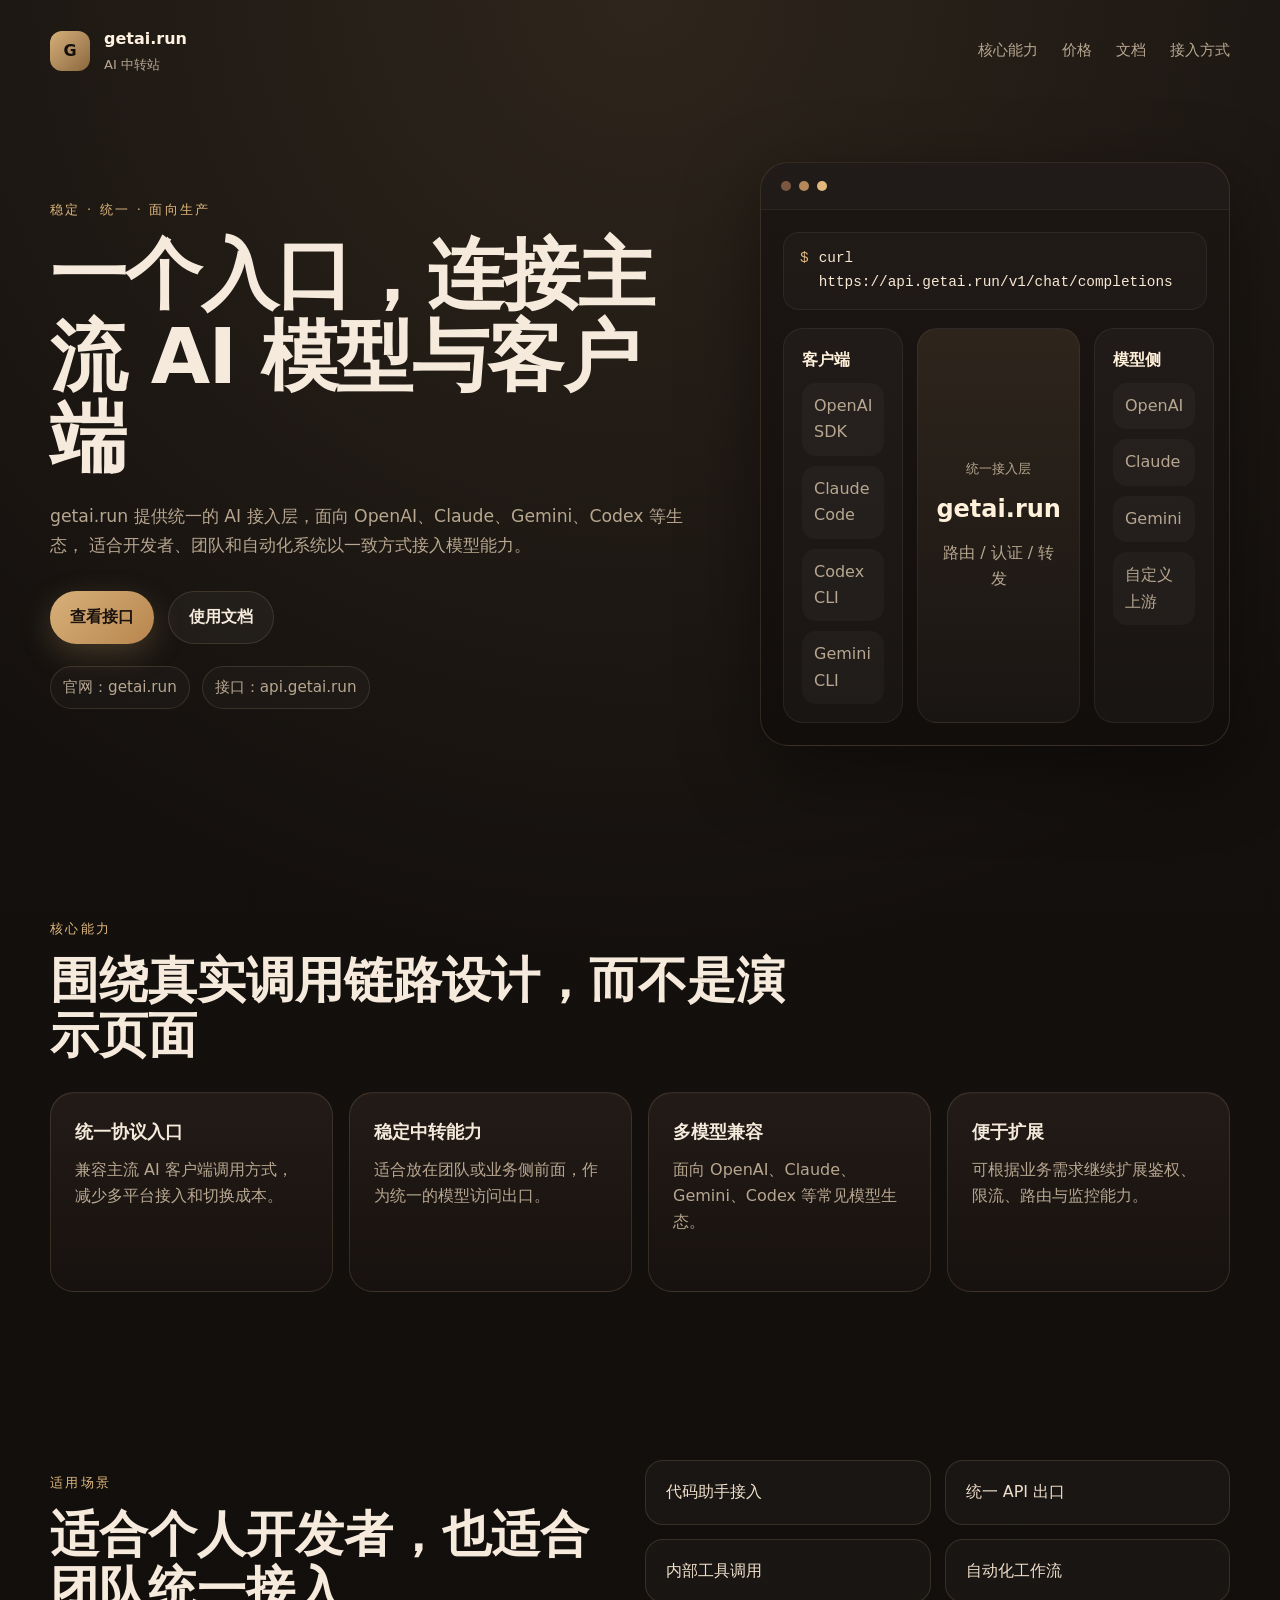
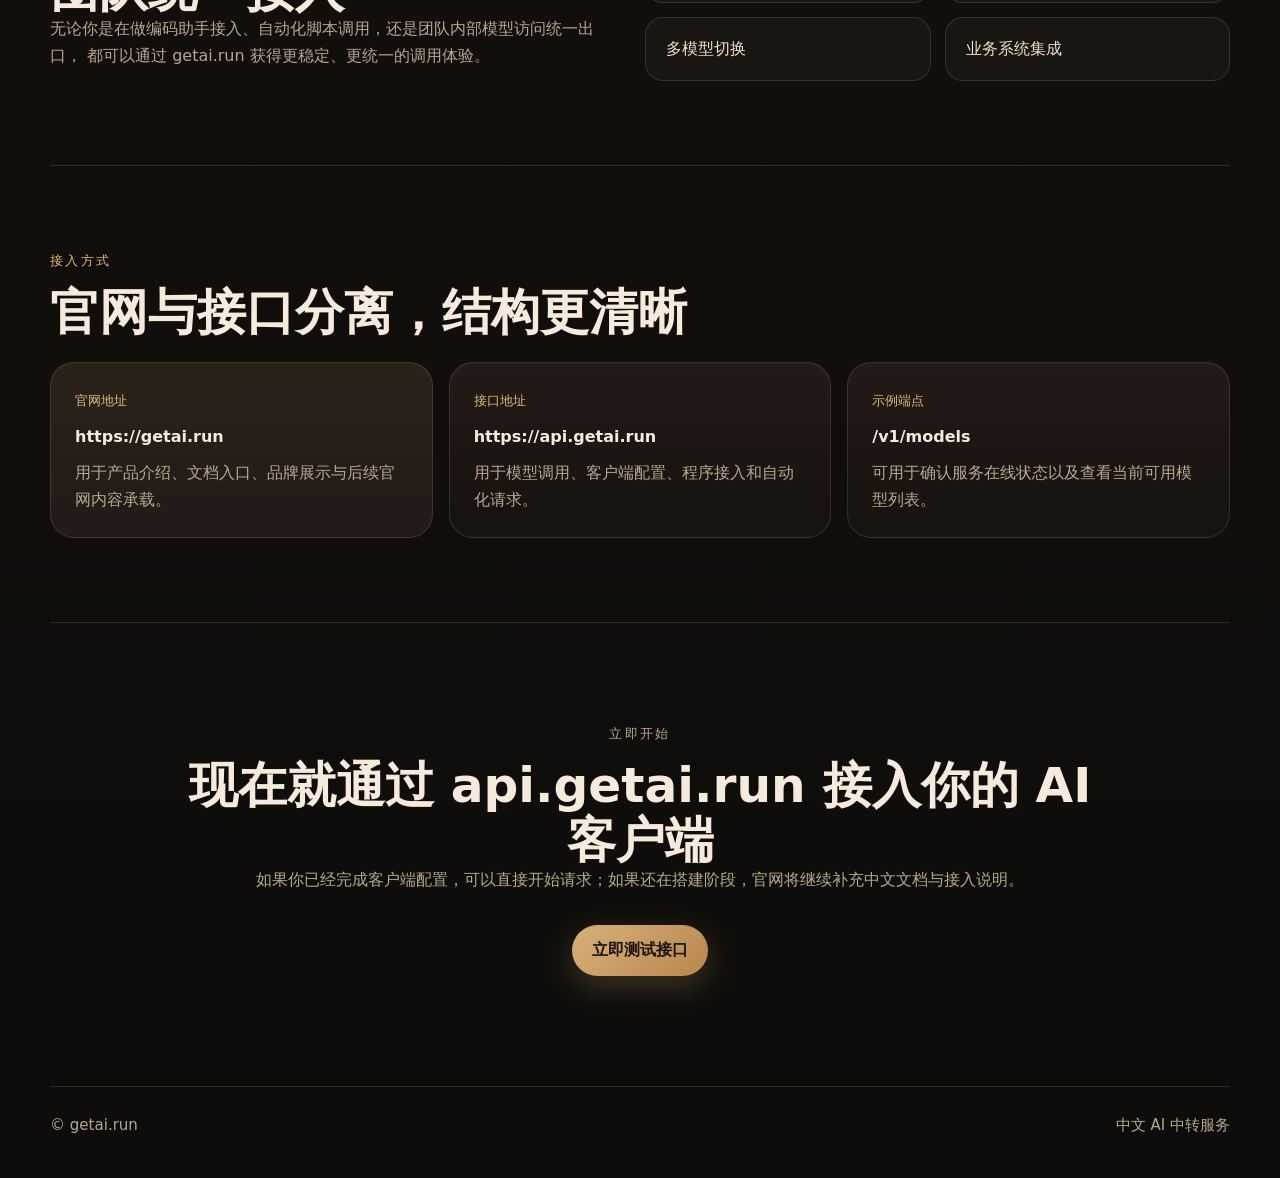
==== commit 45624e5b: "feat: add pricing and docs pages" ====
--- a/website/index.html
+++ b/website/index.html
@@ -22,7 +22,8 @@
         </a>
         <nav class="site-nav" aria-label="主导航">
           <a href="#features">核心能力</a>
-          <a href="#scenes">适用场景</a>
+          <a href="/价格/">价格</a>
+          <a href="/docs/">文档</a>
           <a href="#access">接入方式</a>
         </nav>
       </header>
@@ -38,7 +39,7 @@
             </p>
             <div class="hero-actions">
               <a class="button button-primary" href="https://api.getai.run/v1/models">查看接口</a>
-              <a class="button button-secondary" href="#access">接入说明</a>
+              <a class="button button-secondary" href="/docs/">使用文档</a>
             </div>
             <div class="hero-notes">
               <span>官网：getai.run</span>
--- a/website/styles.css
+++ b/website/styles.css
@@ -399,6 +399,24 @@
   text-align: center;
 }
 
+.page-section {
+  padding-top: 80px;
+  padding-bottom: 56px;
+}
+
+.inner-title {
+  font-size: clamp(2.4rem, 5vw, 4rem);
+  line-height: 1.08;
+}
+
+.docs-grid {
+  grid-template-columns: repeat(2, minmax(0, 1fr));
+}
+
+.docs-grid .info-card {
+  min-height: 180px;
+}
+
 .site-footer {
   display: flex;
   align-items: center;
@@ -439,7 +457,8 @@
     flex-wrap: wrap;
   }
 
-  .tag-grid {
+  .tag-grid,
+  .docs-grid {
     grid-template-columns: 1fr;
   }
 
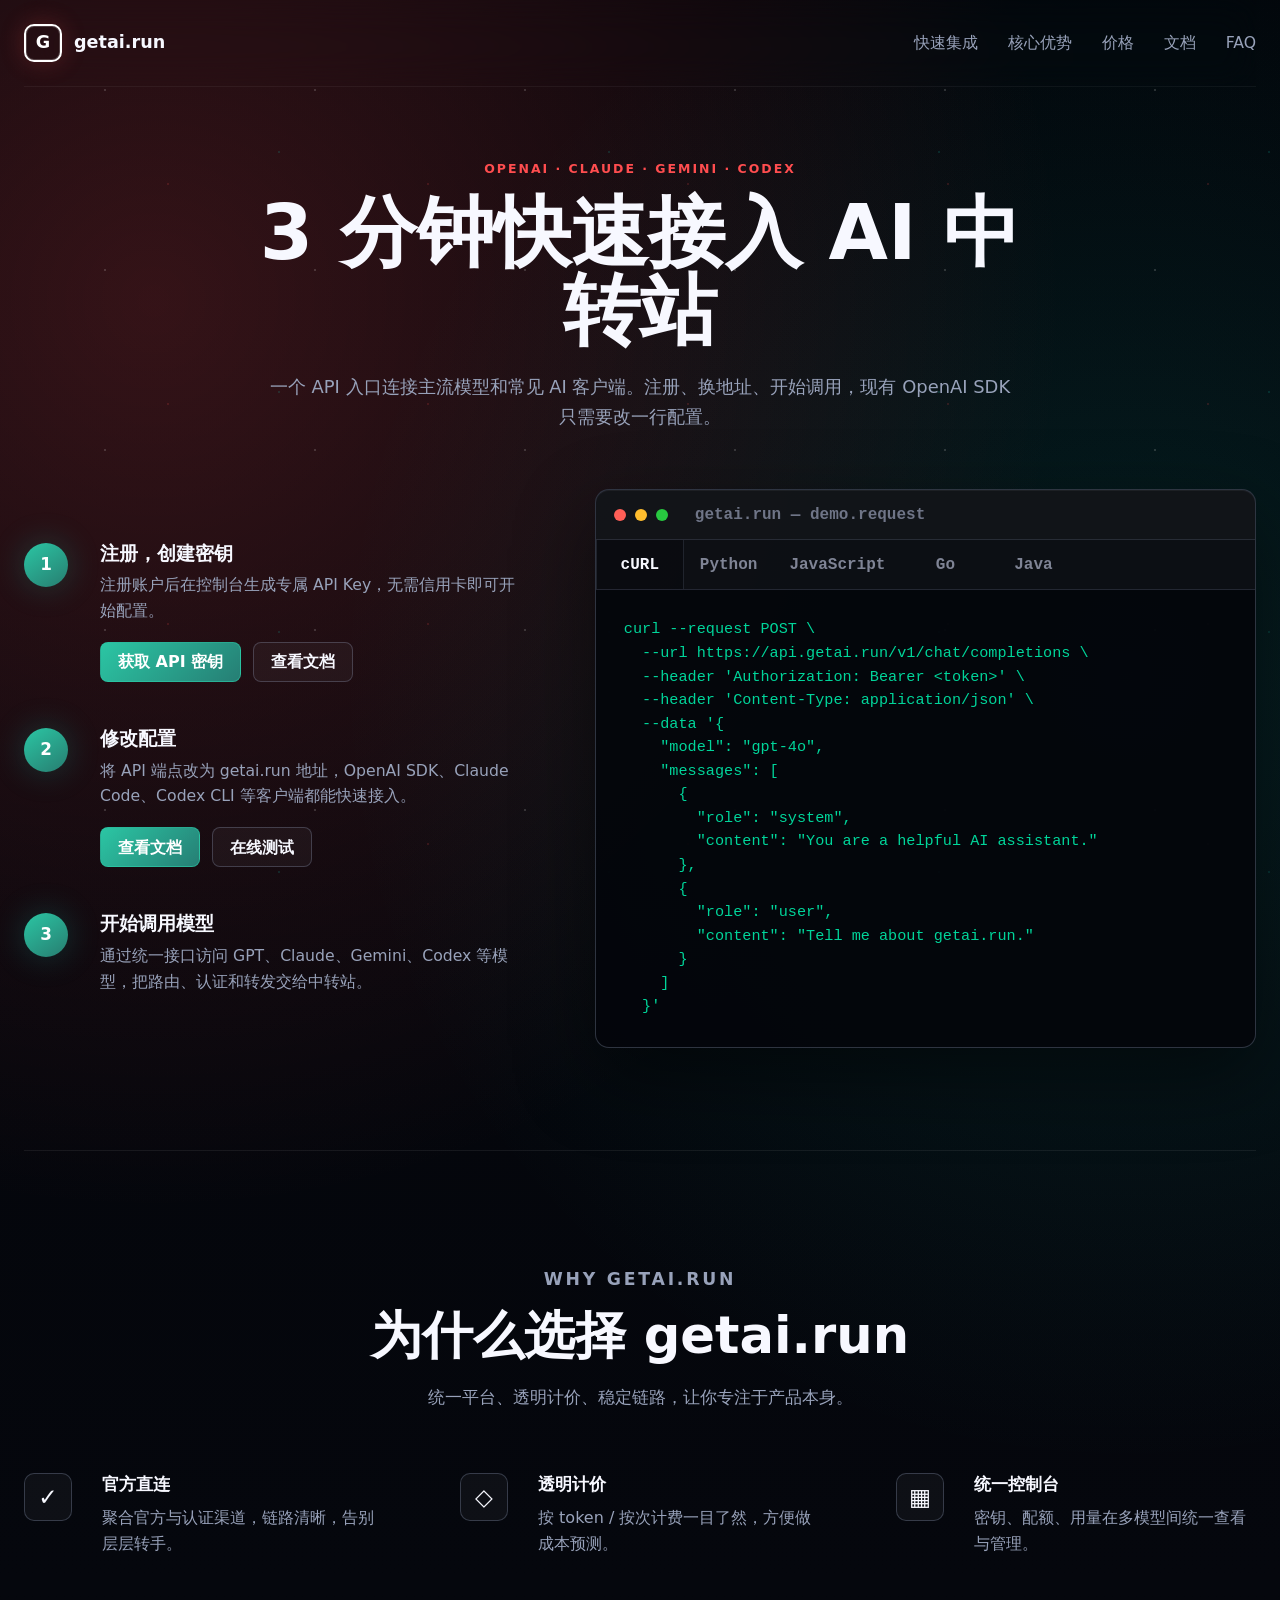
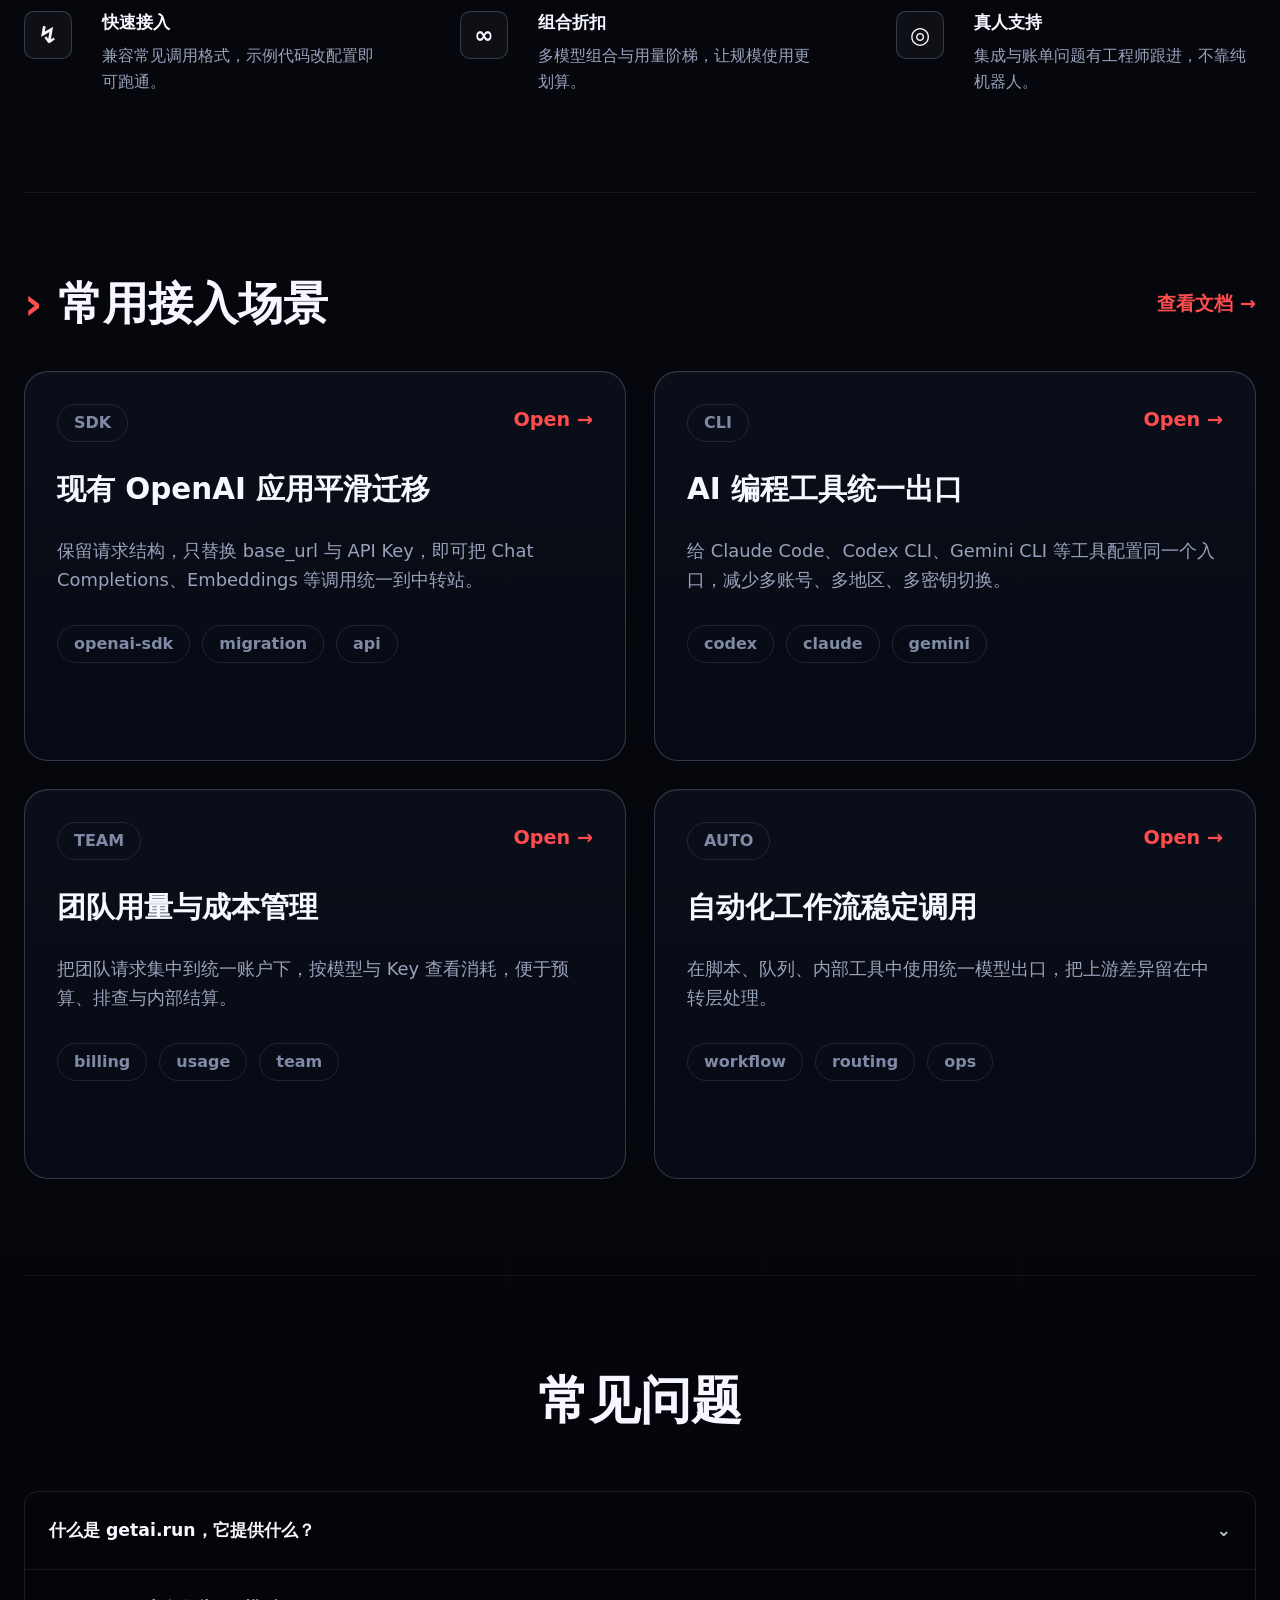
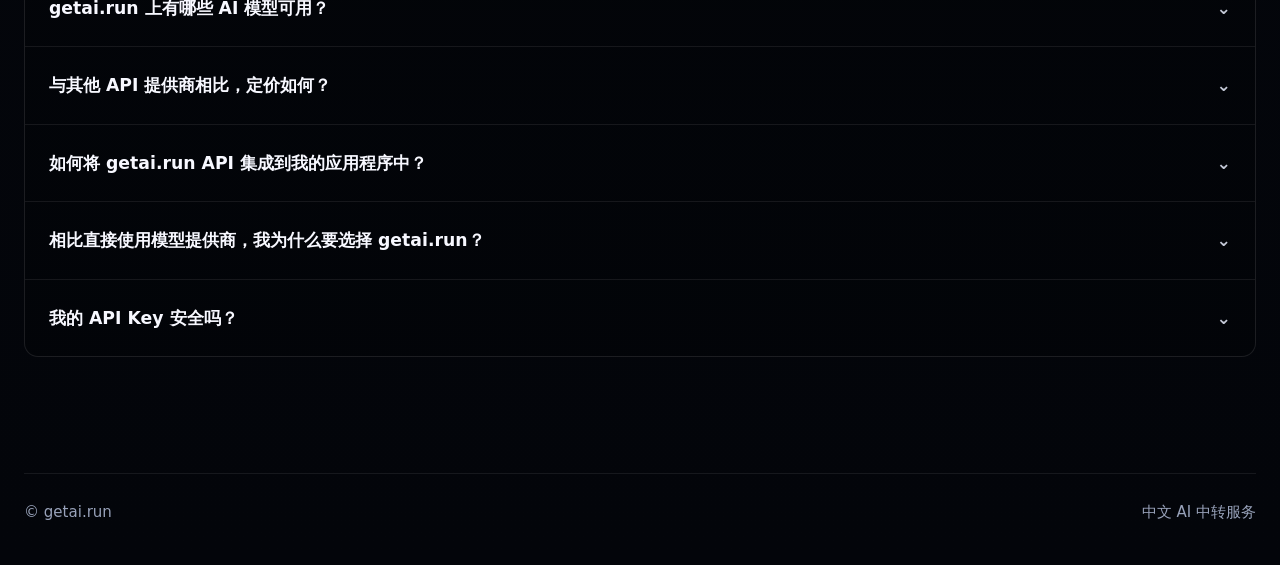
==== commit d0c68eab: "feat: update website design" ====
--- a/website/index.html
+++ b/website/index.html
@@ -15,150 +15,238 @@
       <header class="site-header">
         <a class="brand" href="/" aria-label="getai.run 首页">
           <span class="brand-mark" aria-hidden="true">G</span>
-          <div class="brand-text">
-            <strong>getai.run</strong>
-            <span>AI 中转站</span>
-          </div>
+          <strong>getai.run</strong>
         </a>
         <nav class="site-nav" aria-label="主导航">
-          <a href="#features">核心能力</a>
+          <a href="#quickstart">快速集成</a>
+          <a href="#features">核心优势</a>
           <a href="/价格/">价格</a>
           <a href="/docs/">文档</a>
-          <a href="#access">接入方式</a>
+          <a href="#faq">FAQ</a>
         </nav>
       </header>
 
       <main>
-        <section class="hero">
-          <div class="hero-copy">
-            <p class="eyebrow">稳定 · 统一 · 面向生产</p>
-            <h1>一个入口，连接主流 AI 模型与客户端</h1>
+        <section class="hero" id="quickstart">
+          <div class="hero-head">
+            <p class="eyebrow">OpenAI · Claude · Gemini · Codex</p>
+            <h1>3 分钟快速接入 AI 中转站</h1>
             <p class="hero-text">
-              getai.run 提供统一的 AI 接入层，面向 OpenAI、Claude、Gemini、Codex 等生态，
-              适合开发者、团队和自动化系统以一致方式接入模型能力。
+              一个 API 入口连接主流模型和常见 AI 客户端。注册、换地址、开始调用，现有 OpenAI SDK 只需要改一行配置。
             </p>
-            <div class="hero-actions">
-              <a class="button button-primary" href="https://api.getai.run/v1/models">查看接口</a>
-              <a class="button button-secondary" href="/docs/">使用文档</a>
+          </div>
+
+          <div class="quickstart-layout">
+            <ol class="steps" aria-label="快速接入步骤">
+              <li>
+                <span class="step-index">1</span>
+                <div>
+                  <h2>注册，创建密钥</h2>
+                  <p>注册账户后在控制台生成专属 API Key，无需信用卡即可开始配置。</p>
+                  <div class="step-actions">
+                    <a class="button button-primary" href="/docs/">获取 API 密钥</a>
+                    <a class="button button-secondary" href="/docs/">查看文档</a>
+                  </div>
+                </div>
+              </li>
+              <li>
+                <span class="step-index">2</span>
+                <div>
+                  <h2>修改配置</h2>
+                  <p>将 API 端点改为 getai.run 地址，OpenAI SDK、Claude Code、Codex CLI 等客户端都能快速接入。</p>
+                  <div class="step-actions">
+                    <a class="button button-primary" href="/docs/">查看文档</a>
+                    <a class="button button-secondary" href="https://api.getai.run/v1/models">在线测试</a>
+                  </div>
+                </div>
+              </li>
+              <li>
+                <span class="step-index">3</span>
+                <div>
+                  <h2>开始调用模型</h2>
+                  <p>通过统一接口访问 GPT、Claude、Gemini、Codex 等模型，把路由、认证和转发交给中转站。</p>
+                </div>
+              </li>
+            </ol>
+
+            <div class="code-window" aria-label="API 请求示例">
+              <div class="window-bar">
+                <span class="dot red"></span>
+                <span class="dot yellow"></span>
+                <span class="dot green"></span>
+                <span class="window-title">getai.run — demo.request</span>
+              </div>
+              <div class="code-tabs" aria-label="示例语言">
+                <span class="active">cURL</span>
+                <span>Python</span>
+                <span>JavaScript</span>
+                <span>Go</span>
+                <span>Java</span>
+              </div>
+              <pre><code>curl --request POST \
+  --url https://api.getai.run/v1/chat/completions \
+  --header 'Authorization: Bearer &lt;token&gt;' \
+  --header 'Content-Type: application/json' \
+  --data '{
+    "model": "gpt-4o",
+    "messages": [
+      {
+        "role": "system",
+        "content": "You are a helpful AI assistant."
+      },
+      {
+        "role": "user",
+        "content": "Tell me about getai.run."
+      }
+    ]
+  }'</code></pre>
             </div>
-            <div class="hero-notes">
-              <span>官网：getai.run</span>
-              <span>接口：api.getai.run</span>
-            </div>
-          </div>
-
-          <div class="hero-panel" aria-label="接口示意">
-            <div class="panel-top">
-              <span></span>
-              <span></span>
-              <span></span>
-            </div>
-            <div class="panel-body">
-              <div class="terminal-line">
-                <span class="prompt">$</span>
-                <span>curl https://api.getai.run/v1/chat/completions</span>
-              </div>
-              <div class="flow-grid">
-                <div class="flow-column">
-                  <b>客户端</b>
-                  <span>OpenAI SDK</span>
-                  <span>Claude Code</span>
-                  <span>Codex CLI</span>
-                  <span>Gemini CLI</span>
-                </div>
-                <div class="flow-core">
-                  <small>统一接入层</small>
-                  <strong>getai.run</strong>
-                  <em>路由 / 认证 / 转发</em>
-                </div>
-                <div class="flow-column">
-                  <b>模型侧</b>
-                  <span>OpenAI</span>
-                  <span>Claude</span>
-                  <span>Gemini</span>
-                  <span>自定义上游</span>
-                </div>
-              </div>
-            </div>
-          </div>
-        </section>
-
-        <section class="section" id="features">
-          <div class="section-head">
-            <p class="eyebrow">核心能力</p>
-            <h2>围绕真实调用链路设计，而不是演示页面</h2>
-          </div>
-          <div class="card-grid">
-            <article class="info-card">
-              <h3>统一协议入口</h3>
-              <p>兼容主流 AI 客户端调用方式，减少多平台接入和切换成本。</p>
-            </article>
-            <article class="info-card">
-              <h3>稳定中转能力</h3>
-              <p>适合放在团队或业务侧前面，作为统一的模型访问出口。</p>
-            </article>
-            <article class="info-card">
-              <h3>多模型兼容</h3>
-              <p>面向 OpenAI、Claude、Gemini、Codex 等常见模型生态。</p>
-            </article>
-            <article class="info-card">
-              <h3>便于扩展</h3>
-              <p>可根据业务需求继续扩展鉴权、限流、路由与监控能力。</p>
-            </article>
-          </div>
-        </section>
-
-        <section class="section split" id="scenes">
-          <div>
-            <p class="eyebrow">适用场景</p>
-            <h2>适合个人开发者，也适合团队统一接入</h2>
-            <p class="section-text">
-              无论你是在做编码助手接入、自动化脚本调用，还是团队内部模型访问统一出口，
-              都可以通过 getai.run 获得更稳定、更统一的调用体验。
-            </p>
-          </div>
-          <div class="tag-grid" aria-label="适用场景列表">
-            <span>代码助手接入</span>
-            <span>统一 API 出口</span>
-            <span>内部工具调用</span>
-            <span>自动化工作流</span>
-            <span>多模型切换</span>
-            <span>业务系统集成</span>
-          </div>
-        </section>
-
-        <section class="section access-section" id="access">
-          <div class="section-head compact">
-            <p class="eyebrow">接入方式</p>
-            <h2>官网与接口分离，结构更清晰</h2>
-          </div>
-          <div class="access-layout">
-            <div class="access-card primary">
-              <small>官网地址</small>
-              <strong>https://getai.run</strong>
-              <p>用于产品介绍、文档入口、品牌展示与后续官网内容承载。</p>
-            </div>
-            <div class="access-card">
-              <small>接口地址</small>
-              <strong>https://api.getai.run</strong>
-              <p>用于模型调用、客户端配置、程序接入和自动化请求。</p>
-            </div>
-            <div class="access-card">
-              <small>示例端点</small>
-              <strong>/v1/models</strong>
-              <p>可用于确认服务在线状态以及查看当前可用模型列表。</p>
-            </div>
-          </div>
-        </section>
-
-        <section class="cta-section">
-          <p class="eyebrow">立即开始</p>
-          <h2>现在就通过 api.getai.run 接入你的 AI 客户端</h2>
-          <p>
-            如果你已经完成客户端配置，可以直接开始请求；如果还在搭建阶段，官网将继续补充中文文档与接入说明。
-          </p>
-          <div class="hero-actions center">
-            <a class="button button-primary" href="https://api.getai.run/v1/models">立即测试接口</a>
+          </div>
+        </section>
+
+        <section class="section features-section" id="features">
+          <div class="section-head centered">
+            <p class="eyebrow">Why getai.run</p>
+            <h2>为什么选择 getai.run</h2>
+            <p>统一平台、透明计价、稳定链路，让你专注于产品本身。</p>
+          </div>
+
+          <div class="feature-grid">
+            <article class="feature-item">
+              <span class="feature-icon" aria-hidden="true">✓</span>
+              <div>
+                <h3>官方直连</h3>
+                <p>聚合官方与认证渠道，链路清晰，告别层层转手。</p>
+              </div>
+            </article>
+            <article class="feature-item">
+              <span class="feature-icon" aria-hidden="true">◇</span>
+              <div>
+                <h3>透明计价</h3>
+                <p>按 token / 按次计费一目了然，方便做成本预测。</p>
+              </div>
+            </article>
+            <article class="feature-item">
+              <span class="feature-icon" aria-hidden="true">▦</span>
+              <div>
+                <h3>统一控制台</h3>
+                <p>密钥、配额、用量在多模型间统一查看与管理。</p>
+              </div>
+            </article>
+            <article class="feature-item">
+              <span class="feature-icon" aria-hidden="true">↯</span>
+              <div>
+                <h3>快速接入</h3>
+                <p>兼容常见调用格式，示例代码改配置即可跑通。</p>
+              </div>
+            </article>
+            <article class="feature-item">
+              <span class="feature-icon" aria-hidden="true">∞</span>
+              <div>
+                <h3>组合折扣</h3>
+                <p>多模型组合与用量阶梯，让规模使用更划算。</p>
+              </div>
+            </article>
+            <article class="feature-item">
+              <span class="feature-icon" aria-hidden="true">◎</span>
+              <div>
+                <h3>真人支持</h3>
+                <p>集成与账单问题有工程师跟进，不靠纯机器人。</p>
+              </div>
+            </article>
+          </div>
+        </section>
+
+        <section class="section showcase-section" aria-labelledby="showcase-title">
+          <div class="showcase-head">
+            <h2 id="showcase-title"><span aria-hidden="true">›</span> 常用接入场景</h2>
+            <a href="/docs/">查看文档 →</a>
+          </div>
+          <div class="showcase-grid">
+            <article class="showcase-card">
+              <div class="card-top">
+                <span>SDK</span>
+                <a href="/docs/">Open →</a>
+              </div>
+              <h3>现有 OpenAI 应用平滑迁移</h3>
+              <p>保留请求结构，只替换 base_url 与 API Key，即可把 Chat Completions、Embeddings 等调用统一到中转站。</p>
+              <div class="tags">
+                <span>openai-sdk</span>
+                <span>migration</span>
+                <span>api</span>
+              </div>
+            </article>
+            <article class="showcase-card">
+              <div class="card-top">
+                <span>CLI</span>
+                <a href="/docs/">Open →</a>
+              </div>
+              <h3>AI 编程工具统一出口</h3>
+              <p>给 Claude Code、Codex CLI、Gemini CLI 等工具配置同一个入口，减少多账号、多地区、多密钥切换。</p>
+              <div class="tags">
+                <span>codex</span>
+                <span>claude</span>
+                <span>gemini</span>
+              </div>
+            </article>
+            <article class="showcase-card">
+              <div class="card-top">
+                <span>TEAM</span>
+                <a href="/价格/">Open →</a>
+              </div>
+              <h3>团队用量与成本管理</h3>
+              <p>把团队请求集中到统一账户下，按模型与 Key 查看消耗，便于预算、排查与内部结算。</p>
+              <div class="tags">
+                <span>billing</span>
+                <span>usage</span>
+                <span>team</span>
+              </div>
+            </article>
+            <article class="showcase-card">
+              <div class="card-top">
+                <span>AUTO</span>
+                <a href="/docs/">Open →</a>
+              </div>
+              <h3>自动化工作流稳定调用</h3>
+              <p>在脚本、队列、内部工具中使用统一模型出口，把上游差异留在中转层处理。</p>
+              <div class="tags">
+                <span>workflow</span>
+                <span>routing</span>
+                <span>ops</span>
+              </div>
+            </article>
+          </div>
+        </section>
+
+        <section class="section faq-section" id="faq">
+          <div class="section-head centered">
+            <h2>常见问题</h2>
+          </div>
+          <div class="faq-list">
+            <details>
+              <summary>什么是 getai.run，它提供什么？</summary>
+              <p>getai.run 是一个 AI API 中转站，为 OpenAI、Claude、Gemini、Codex 等常见模型和客户端提供统一接入入口。</p>
+            </details>
+            <details>
+              <summary>getai.run 上有哪些 AI 模型可用？</summary>
+              <p>可用模型会随上游与套餐变化调整，你可以通过文档或 <a href="https://api.getai.run/v1/models">/v1/models</a> 查看当前列表。</p>
+            </details>
+            <details>
+              <summary>与其他 API 提供商相比，定价如何？</summary>
+              <p>定价以透明和可预测为目标，支持按 token / 按次查看消耗，并提供适合组合使用的阶梯方案。</p>
+            </details>
+            <details>
+              <summary>如何将 getai.run API 集成到我的应用程序中？</summary>
+              <p>通常只需要把客户端的 base_url 改为 https://api.getai.run，并替换为你的 getai.run API Key。</p>
+            </details>
+            <details>
+              <summary>相比直接使用模型提供商，我为什么要选择 getai.run？</summary>
+              <p>它可以减少多平台账号、密钥、协议和账单管理成本，也更适合团队统一出口和自动化场景。</p>
+            </details>
+            <details>
+              <summary>我的 API Key 安全吗？</summary>
+              <p>API Key 用于请求认证。请像管理密码一样保管密钥，避免放入公开仓库、前端代码或日志中。</p>
+            </details>
           </div>
         </section>
       </main>
--- a/website/styles.css
+++ b/website/styles.css
@@ -1,17 +1,20 @@
 :root {
   color-scheme: dark;
-  --bg: #0f0d0b;
-  --bg-soft: #171311;
-  --surface: rgba(28, 22, 19, 0.92);
-  --surface-strong: #221a16;
-  --surface-soft: rgba(255, 255, 255, 0.03);
-  --text: #f5eadb;
-  --muted: #b8a790;
-  --line: rgba(210, 181, 138, 0.16);
-  --gold: #c8a26a;
-  --gold-strong: #e0b87d;
-  --gold-soft: rgba(200, 162, 106, 0.16);
-  --shadow: 0 24px 80px rgba(0, 0, 0, 0.45);
+  --bg: #05070d;
+  --bg-deep: #020409;
+  --surface: rgba(9, 13, 24, 0.86);
+  --surface-strong: #0b101c;
+  --surface-soft: rgba(255, 255, 255, 0.035);
+  --text: #f7f8ff;
+  --muted: #98a2ba;
+  --muted-strong: #c5cad8;
+  --line: rgba(138, 151, 184, 0.18);
+  --line-strong: rgba(159, 171, 205, 0.28);
+  --accent: #ff4d4f;
+  --accent-soft: rgba(255, 77, 79, 0.16);
+  --green: #00d59a;
+  --teal: #15d6c4;
+  --shadow: 0 28px 80px rgba(0, 0, 0, 0.48);
 }
 
 * {
@@ -26,16 +29,41 @@
   margin: 0;
   min-width: 320px;
   background:
-    radial-gradient(circle at top, rgba(200, 162, 106, 0.14), transparent 34%),
-    linear-gradient(180deg, #15110f 0%, #0f0d0b 100%);
+    radial-gradient(circle at 12% 8%, rgba(255, 77, 79, 0.2), transparent 25%),
+    radial-gradient(circle at 88% 18%, rgba(21, 214, 196, 0.12), transparent 24%),
+    linear-gradient(180deg, var(--bg-deep) 0%, var(--bg) 42%, #03050a 100%);
   color: var(--text);
-  font-family: "PingFang SC", "Noto Sans SC", "Microsoft YaHei", Inter, system-ui, sans-serif;
+  font-family: Inter, "PingFang SC", "Noto Sans SC", "Microsoft YaHei", system-ui, sans-serif;
   line-height: 1.65;
+}
+
+body::before {
+  position: fixed;
+  inset: 0;
+  z-index: -1;
+  background-image:
+    radial-gradient(circle, rgba(255, 255, 255, 0.42) 0 1px, transparent 1.5px),
+    radial-gradient(circle, rgba(255, 77, 79, 0.42) 0 1px, transparent 1.5px),
+    radial-gradient(circle, rgba(21, 214, 196, 0.38) 0 1px, transparent 1.5px);
+  background-position: 0 0, 38px 74px, 114px 32px;
+  background-size: 210px 180px, 260px 220px, 330px 240px;
+  content: "";
+  opacity: 0.38;
+  pointer-events: none;
 }
 
 a {
   color: inherit;
   text-decoration: none;
+}
+
+h1,
+h2,
+h3,
+p,
+summary {
+  margin: 0;
+  overflow-wrap: anywhere;
 }
 
 .page-shell {
@@ -46,137 +74,190 @@
 .hero,
 .section,
 .site-footer {
-  width: min(1180px, calc(100% - 40px));
+  width: min(1260px, calc(100% - 48px));
   margin: 0 auto;
 }
 
 .site-header {
+  position: sticky;
+  top: 0;
+  z-index: 10;
   display: flex;
   align-items: center;
   justify-content: space-between;
   gap: 24px;
-  padding: 26px 0 18px;
+  padding: 24px 0;
+  border-bottom: 1px solid rgba(255, 255, 255, 0.05);
+  backdrop-filter: blur(18px);
 }
 
 .brand {
   display: inline-flex;
   align-items: center;
-  gap: 14px;
+  gap: 12px;
+  min-width: max-content;
+  font-size: 1.1rem;
+  letter-spacing: 0;
+}
+
+.brand-text {
+  display: flex;
+  flex-direction: column;
+  gap: 0;
+}
+
+.brand-text span {
+  color: var(--muted);
+  font-size: 0.78rem;
 }
 
 .brand-mark {
   display: grid;
   place-items: center;
-  width: 40px;
-  height: 40px;
-  border-radius: 12px;
-  background: linear-gradient(135deg, #d5b07a 0%, #8c673f 100%);
-  color: #140f0c;
+  width: 38px;
+  height: 38px;
+  border: 2px solid #fff;
+  border-radius: 10px;
+  color: #fff;
   font-weight: 900;
-}
-
-.brand-text {
-  display: flex;
-  flex-direction: column;
-  gap: 2px;
-}
-
-.brand-text strong {
-  font-size: 1rem;
-  color: #fff2e0;
-}
-
-.brand-text span {
-  font-size: 0.82rem;
+  box-shadow: inset 0 0 0 1px rgba(255, 255, 255, 0.2), 0 0 24px rgba(255, 77, 79, 0.22);
+}
+
+.site-nav {
+  display: flex;
+  align-items: center;
+  gap: 30px;
   color: var(--muted);
-}
-
-.site-nav {
-  display: flex;
-  align-items: center;
-  gap: 24px;
+  font-size: 0.98rem;
+}
+
+.site-nav a {
+  transition: color 0.18s ease;
+}
+
+.site-nav a:hover {
+  color: var(--accent);
+}
+
+.hero {
+  padding: 72px 0 102px;
+}
+
+.hero-head,
+.section-head {
+  max-width: 820px;
+}
+
+.hero-head {
+  margin: 0 auto 58px;
+  text-align: center;
+}
+
+.eyebrow {
+  margin-bottom: 14px;
+  color: var(--accent);
+  font-size: 0.78rem;
+  font-weight: 800;
+  letter-spacing: 0.16em;
+  text-transform: uppercase;
+}
+
+h1 {
+  font-size: clamp(2.7rem, 6vw, 5.6rem);
+  line-height: 1.02;
+  letter-spacing: 0;
+}
+
+h2 {
+  font-size: clamp(2rem, 4vw, 3.3rem);
+  line-height: 1.12;
+  letter-spacing: 0;
+}
+
+h3 {
+  font-size: 1.22rem;
+  line-height: 1.35;
+  letter-spacing: 0;
+}
+
+.hero-text,
+.section-head p,
+.steps p,
+.feature-item p,
+.showcase-card p,
+.faq-list p {
   color: var(--muted);
-  font-size: 0.95rem;
-}
-
-.site-nav a:hover {
-  color: var(--gold-strong);
-}
-
-.hero {
-  display: grid;
-  grid-template-columns: minmax(0, 1fr) minmax(380px, 470px);
-  gap: 48px;
-  align-items: center;
-  padding: 68px 0 88px;
-}
-
-.eyebrow {
-  margin: 0 0 14px;
-  color: var(--gold-strong);
-  font-size: 0.8rem;
-  letter-spacing: 0.18em;
-  text-transform: uppercase;
-}
-
-h1,
-h2,
-h3,
-p {
+}
+
+.hero-text {
+  max-width: 760px;
+  margin: 22px auto 0;
+  font-size: 1.12rem;
+}
+
+.quickstart-layout {
+  display: grid;
+  grid-template-columns: minmax(340px, 0.86fr) minmax(520px, 1.14fr);
+  gap: 72px;
+  align-items: center;
+}
+
+.steps {
+  display: grid;
+  gap: 46px;
   margin: 0;
-  overflow-wrap: anywhere;
-}
-
-h1 {
-  font-size: clamp(2.8rem, 6vw, 5.4rem);
-  line-height: 1.06;
-  letter-spacing: -0.02em;
-  max-width: 760px;
-}
-
-h2 {
-  font-size: clamp(2rem, 3.8vw, 3.2rem);
-  line-height: 1.12;
-}
-
-h3 {
-  font-size: 1.12rem;
-}
-
-.hero-text,
-.section-text,
-.info-card p,
-.access-card p,
-.cta-section p {
-  color: var(--muted);
-}
-
-.hero-text {
-  max-width: 660px;
-  margin-top: 24px;
-  font-size: 1.08rem;
-}
-
-.hero-actions {
+  padding: 0;
+  list-style: none;
+}
+
+.steps li {
+  display: grid;
+  grid-template-columns: 54px 1fr;
+  gap: 22px;
+  align-items: start;
+}
+
+.step-index {
+  display: grid;
+  place-items: center;
+  width: 44px;
+  height: 44px;
+  border-radius: 50%;
+  background: linear-gradient(145deg, #2bc6a4, #277d70);
+  color: #fff;
+  font-size: 1.05rem;
+  font-weight: 900;
+  box-shadow: 0 0 34px rgba(21, 214, 196, 0.22);
+}
+
+.steps h2 {
+  margin-bottom: 8px;
+  font-size: 1.2rem;
+}
+
+.steps p {
+  max-width: 520px;
+  font-size: 0.98rem;
+}
+
+.step-actions {
   display: flex;
   flex-wrap: wrap;
-  gap: 14px;
-  margin-top: 32px;
-}
-
-.hero-actions.center {
-  justify-content: center;
+  gap: 12px;
+  margin-top: 18px;
 }
 
 .button {
   display: inline-flex;
   align-items: center;
   justify-content: center;
-  min-height: 48px;
-  padding: 12px 20px;
-  border-radius: 999px;
-  font-weight: 700;
-  transition: transform 0.18s ease, opacity 0.18s ease, background 0.18s ease;
+  min-height: 40px;
+  padding: 8px 17px;
+  border: 1px solid var(--line-strong);
+  border-radius: 8px;
+  font-weight: 800;
+  line-height: 1.2;
+  transition: border-color 0.18s ease, color 0.18s ease, transform 0.18s ease, background 0.18s ease;
 }
 
 .button:hover {
@@ -184,285 +265,507 @@
 }
 
 .button-primary {
-  background: linear-gradient(135deg, #d8b07a 0%, #b8864e 100%);
-  color: #1a130f;
-  box-shadow: 0 10px 30px rgba(200, 162, 106, 0.25);
+  border-color: rgba(43, 198, 164, 0.55);
+  background: linear-gradient(135deg, #2bc6a4, #267e74);
+  color: #fff;
 }
 
 .button-secondary {
-  border: 1px solid var(--line);
   background: rgba(255, 255, 255, 0.04);
   color: var(--text);
 }
 
-.hero-notes {
+.button-secondary:hover {
+  border-color: var(--accent);
+  color: var(--accent);
+}
+
+.code-window {
+  overflow: hidden;
+  border: 1px solid var(--line-strong);
+  border-radius: 14px;
+  background: rgba(4, 6, 11, 0.94);
+  box-shadow: var(--shadow), inset 0 1px 0 rgba(255, 255, 255, 0.05);
+}
+
+.window-bar {
+  display: flex;
+  align-items: center;
+  gap: 9px;
+  min-height: 50px;
+  padding: 0 18px;
+  border-bottom: 1px solid var(--line);
+  background: rgba(255, 255, 255, 0.055);
+}
+
+.dot {
+  width: 12px;
+  height: 12px;
+  border-radius: 50%;
+}
+
+.dot.red {
+  background: #ff5f57;
+}
+
+.dot.yellow {
+  background: #ffbd2e;
+}
+
+.dot.green {
+  background: #28c840;
+}
+
+.window-title {
+  margin-left: 18px;
+  color: #6f7587;
+  font-family: ui-monospace, SFMono-Regular, Menlo, Consolas, monospace;
+  font-weight: 800;
+}
+
+.code-tabs {
+  display: flex;
+  min-height: 50px;
+  border-bottom: 1px solid var(--line);
+  background: rgba(255, 255, 255, 0.035);
+  color: #7f8495;
+  font-family: ui-monospace, SFMono-Regular, Menlo, Consolas, monospace;
+  font-weight: 800;
+}
+
+.code-tabs span {
+  display: grid;
+  place-items: center;
+  min-width: 88px;
+  padding: 0 16px;
+}
+
+.code-tabs .active {
+  border-right: 1px solid var(--line);
+  border-left: 1px solid var(--line);
+  background: rgba(0, 0, 0, 0.22);
+  color: var(--text);
+}
+
+pre {
+  margin: 0;
+  padding: 28px;
+  overflow: auto;
+  color: var(--green);
+  font-family: ui-monospace, SFMono-Regular, Menlo, Consolas, monospace;
+  font-size: 0.95rem;
+  line-height: 1.55;
+}
+
+.section {
+  padding: 96px 0;
+  border-top: 1px solid rgba(255, 255, 255, 0.07);
+}
+
+.centered {
+  margin: 0 auto 62px;
+  text-align: center;
+}
+
+.centered p {
+  margin-top: 18px;
+  font-size: 1.08rem;
+}
+
+.feature-grid {
+  display: grid;
+  grid-template-columns: repeat(3, minmax(0, 1fr));
+  gap: 54px 76px;
+}
+
+.feature-item {
+  display: grid;
+  grid-template-columns: 58px 1fr;
+  gap: 20px;
+  align-items: start;
+}
+
+.feature-icon {
+  display: grid;
+  place-items: center;
+  width: 48px;
+  height: 48px;
+  border: 1px solid var(--line-strong);
+  border-radius: 10px;
+  background: rgba(255, 255, 255, 0.04);
+  color: var(--text);
+  font-size: 1.45rem;
+  font-weight: 900;
+}
+
+.feature-item h3 {
+  margin-bottom: 8px;
+  font-size: 1.08rem;
+}
+
+.feature-item p {
+  font-size: 1rem;
+}
+
+.showcase-section {
+  padding-top: 86px;
+}
+
+.showcase-head {
+  display: flex;
+  align-items: center;
+  justify-content: space-between;
+  gap: 24px;
+  margin-bottom: 42px;
+}
+
+.showcase-head h2 {
+  font-size: clamp(2rem, 3.5vw, 3rem);
+}
+
+.showcase-head h2 span,
+.showcase-head a,
+.card-top a {
+  color: var(--accent);
+}
+
+.showcase-head a,
+.card-top a {
+  font-size: 1.2rem;
+  font-weight: 800;
+}
+
+.showcase-grid {
+  display: grid;
+  grid-template-columns: repeat(2, minmax(0, 1fr));
+  gap: 28px;
+}
+
+.showcase-card {
+  min-height: 390px;
+  padding: 32px;
+  border: 1px solid var(--line-strong);
+  border-radius: 24px;
+  background: linear-gradient(180deg, rgba(12, 16, 28, 0.82), rgba(8, 12, 22, 0.88));
+  box-shadow: inset 0 1px 0 rgba(255, 255, 255, 0.04);
+}
+
+.card-top {
+  display: flex;
+  justify-content: space-between;
+  gap: 20px;
+  margin-bottom: 28px;
+}
+
+.card-top span,
+.tags span {
+  display: inline-flex;
+  align-items: center;
+  min-height: 34px;
+  padding: 5px 16px;
+  border: 1px solid var(--line);
+  border-radius: 999px;
+  color: #7f8aa6;
+  font-weight: 800;
+}
+
+.showcase-card h3 {
+  max-width: 560px;
+  font-size: clamp(1.45rem, 2.3vw, 2.1rem);
+}
+
+.showcase-card p {
+  margin-top: 26px;
+  font-size: 1.12rem;
+}
+
+.tags {
   display: flex;
   flex-wrap: wrap;
   gap: 12px;
-  margin-top: 22px;
+  margin-top: 30px;
+}
+
+.faq-section {
+  padding-bottom: 116px;
+}
+
+.faq-list {
+  overflow: hidden;
+  border: 1px solid rgba(255, 255, 255, 0.1);
+  border-radius: 14px;
+  background: rgba(0, 0, 0, 0.14);
+}
+
+.faq-list details + details {
+  border-top: 1px solid rgba(255, 255, 255, 0.08);
+}
+
+.faq-list summary {
+  position: relative;
+  display: block;
+  padding: 24px 56px 24px 24px;
+  cursor: pointer;
+  font-size: 1.08rem;
+  font-weight: 850;
+}
+
+.faq-list summary:focus {
+  outline: none;
+}
+
+.faq-list summary:focus-visible {
+  box-shadow: inset 0 0 0 2px rgba(255, 77, 79, 0.72);
+}
+
+.faq-list summary::after {
+  position: absolute;
+  top: 50%;
+  right: 24px;
+  color: var(--muted-strong);
+  content: "⌄";
+  transform: translateY(-50%);
+}
+
+.faq-list details[open] summary::after {
+  content: "⌃";
+}
+
+.faq-list p {
+  max-width: 900px;
+  padding: 0 24px 24px;
+}
+
+.faq-list a {
+  color: var(--accent);
+}
+
+.site-footer {
+  display: flex;
+  align-items: center;
+  justify-content: space-between;
+  gap: 20px;
+  padding: 26px 0 40px;
+  border-top: 1px solid rgba(255, 255, 255, 0.08);
   color: var(--muted);
-  font-size: 0.95rem;
-}
-
-.hero-notes span {
-  padding: 8px 12px;
-  border: 1px solid var(--line);
-  border-radius: 999px;
-  background: rgba(255, 255, 255, 0.025);
-}
-
-.hero-panel {
-  border: 1px solid var(--line);
-  border-radius: 28px;
-  background: linear-gradient(180deg, rgba(29, 23, 20, 0.98), rgba(18, 14, 12, 0.98));
-  box-shadow: var(--shadow);
-  overflow: hidden;
-}
-
-.panel-top {
-  display: flex;
-  gap: 8px;
-  padding: 18px 20px;
-  border-bottom: 1px solid rgba(255, 255, 255, 0.05);
-  background: rgba(255, 255, 255, 0.02);
-}
-
-.panel-top span {
-  width: 10px;
-  height: 10px;
-  border-radius: 50%;
-  background: rgba(255, 255, 255, 0.22);
-}
-
-.panel-top span:nth-child(1) {
-  background: #7a5740;
-}
-
-.panel-top span:nth-child(2) {
-  background: #b38959;
-}
-
-.panel-top span:nth-child(3) {
-  background: #e0b87d;
-}
-
-.panel-body {
-  padding: 22px;
-}
-
-.terminal-line {
-  display: flex;
-  gap: 10px;
-  padding: 14px 16px;
-  border: 1px solid rgba(255, 255, 255, 0.06);
-  border-radius: 16px;
-  background: rgba(255, 255, 255, 0.025);
-  color: #f8e8d3;
-  font-family: ui-monospace, SFMono-Regular, Menlo, Consolas, monospace;
-  font-size: 0.9rem;
-}
-
-.prompt {
-  color: var(--gold-strong);
-}
-
-.flow-grid {
-  display: grid;
-  grid-template-columns: 1fr 1fr 1fr;
-  gap: 14px;
+  font-size: 0.94rem;
+}
+
+.cta-section {
+  width: min(920px, calc(100% - 48px));
+  margin: 0 auto;
+  padding: 100px 0;
+  text-align: center;
+}
+
+.cta-section p:not(.eyebrow) {
   margin-top: 18px;
-}
-
-.flow-column,
-.flow-core {
-  display: flex;
-  flex-direction: column;
-  gap: 10px;
-  padding: 18px;
-  border: 1px solid rgba(255, 255, 255, 0.06);
-  border-radius: 20px;
-  background: var(--surface-soft);
-}
-
-.flow-column b,
-.flow-core strong {
-  color: #fff0da;
-}
-
-.flow-column span,
-.flow-core em,
-.flow-core small {
   color: var(--muted);
-  font-style: normal;
-}
-
-.flow-column span {
-  padding: 10px 12px;
-  border-radius: 14px;
-  background: rgba(255, 255, 255, 0.03);
-}
-
-.flow-core {
-  justify-content: center;
-  text-align: center;
-  background: linear-gradient(180deg, rgba(200, 162, 106, 0.12), rgba(255, 255, 255, 0.03));
-}
-
-.flow-core strong {
-  font-size: 1.5rem;
-}
-
-.section {
-  padding: 84px 0;
-}
-
-.section-head {
-  max-width: 760px;
-  margin-bottom: 30px;
-}
-
-.section-head.compact {
-  margin-bottom: 22px;
+  font-size: 1.08rem;
+}
+
+.page-section {
+  padding-top: 80px;
+  padding-bottom: 56px;
+}
+
+.inner-title {
+  font-size: clamp(2.4rem, 5vw, 4rem);
+  line-height: 1.08;
+}
+
+.docs-grid {
+  display: grid;
+  grid-template-columns: repeat(2, minmax(0, 1fr));
+  gap: 18px;
 }
 
 .card-grid {
   display: grid;
   grid-template-columns: repeat(4, minmax(0, 1fr));
-  gap: 16px;
+  gap: 18px;
+}
+
+.access-section {
+  border-top: 1px solid rgba(255, 255, 255, 0.07);
+}
+
+.access-layout {
+  display: grid;
+  grid-template-columns: repeat(3, minmax(0, 1fr));
+  gap: 18px;
 }
 
 .info-card,
 .access-card {
   padding: 24px;
   border: 1px solid var(--line);
-  border-radius: 24px;
-  background: linear-gradient(180deg, rgba(36, 28, 24, 0.95), rgba(24, 19, 16, 0.95));
-  box-shadow: inset 0 1px 0 rgba(255, 255, 255, 0.02);
-}
-
-.info-card {
-  min-height: 200px;
+  border-radius: 16px;
+  background: var(--surface);
 }
 
 .info-card h3,
 .access-card strong {
+  display: block;
   margin-bottom: 10px;
-  display: block;
-}
-
-.split {
-  display: grid;
-  grid-template-columns: minmax(0, 0.95fr) minmax(360px, 1fr);
-  gap: 40px;
-  align-items: center;
-}
-
-.tag-grid {
-  display: grid;
-  grid-template-columns: repeat(2, minmax(0, 1fr));
-  gap: 14px;
-}
-
-.tag-grid span {
-  padding: 18px 20px;
-  border: 1px solid var(--line);
-  border-radius: 18px;
-  background: rgba(255, 255, 255, 0.03);
-  color: #f0dfca;
-}
-
-.access-section {
-  border-top: 1px solid var(--line);
-  border-bottom: 1px solid var(--line);
-}
-
-.access-layout {
-  display: grid;
-  grid-template-columns: repeat(3, minmax(0, 1fr));
-  gap: 16px;
 }
 
 .access-card small {
   display: inline-block;
   margin-bottom: 12px;
-  color: var(--gold-strong);
+  color: var(--accent);
+  font-weight: 800;
 }
 
 .access-card.primary {
-  background: linear-gradient(180deg, rgba(200, 162, 106, 0.14), rgba(35, 27, 23, 0.95));
-}
-
-.cta-section {
-  width: min(920px, calc(100% - 40px));
-  margin: 0 auto;
-  padding: 100px 0 110px;
-  text-align: center;
-}
-
-.page-section {
-  padding-top: 80px;
-  padding-bottom: 56px;
-}
-
-.inner-title {
-  font-size: clamp(2.4rem, 5vw, 4rem);
-  line-height: 1.08;
-}
-
-.docs-grid {
-  grid-template-columns: repeat(2, minmax(0, 1fr));
-}
-
-.docs-grid .info-card {
-  min-height: 180px;
-}
-
-.site-footer {
-  display: flex;
-  align-items: center;
-  justify-content: space-between;
-  gap: 20px;
-  padding: 26px 0 40px;
-  border-top: 1px solid var(--line);
+  background: linear-gradient(180deg, rgba(255, 77, 79, 0.12), rgba(9, 13, 24, 0.9));
+}
+
+.info-card p,
+.access-card p {
   color: var(--muted);
-  font-size: 0.94rem;
-}
-
-@media (max-width: 980px) {
+}
+
+@media (max-width: 1080px) {
+  .quickstart-layout,
+  .feature-grid,
+  .showcase-grid,
+  .card-grid,
+  .access-layout {
+    grid-template-columns: 1fr;
+  }
+
+  .quickstart-layout {
+    gap: 46px;
+  }
+
+  .feature-grid {
+    gap: 34px;
+  }
+
+  .showcase-card {
+    min-height: 0;
+  }
+}
+
+@media (max-width: 760px) {
+  .site-header,
+  .site-footer,
+  .showcase-head {
+    align-items: flex-start;
+    flex-direction: column;
+  }
+
+  .site-header,
   .hero,
-  .split,
-  .access-layout,
-  .card-grid {
-    grid-template-columns: 1fr;
+  .section,
+  .cta-section,
+  .site-footer {
+    width: min(100% - 32px, 1260px);
+  }
+
+  .site-header {
+    position: static;
+  }
+
+  .site-nav {
+    gap: 14px 18px;
+    flex-wrap: wrap;
   }
 
   .hero {
-    padding-top: 44px;
-  }
-
-  .flow-grid {
-    grid-template-columns: 1fr;
-  }
-}
-
-@media (max-width: 720px) {
-  .site-header,
-  .site-footer {
-    flex-direction: column;
-    align-items: flex-start;
-  }
-
-  .site-nav {
+    padding: 46px 0 74px;
+  }
+
+  .hero-head {
+    margin-bottom: 42px;
+    text-align: left;
+  }
+
+  h1 {
+    font-size: 2.75rem;
+  }
+
+  .quickstart-layout {
+    grid-template-columns: minmax(0, 1fr);
+  }
+
+  .steps li {
+    grid-template-columns: 42px 1fr;
     gap: 16px;
-    flex-wrap: wrap;
-  }
-
-  .tag-grid,
+  }
+
+  .step-index {
+    width: 38px;
+    height: 38px;
+  }
+
+  .code-tabs {
+    overflow-x: auto;
+  }
+
+  pre {
+    padding: 20px;
+    font-size: 0.82rem;
+  }
+
+  .section {
+    padding: 72px 0;
+  }
+
+  .centered {
+    margin-bottom: 40px;
+    text-align: left;
+  }
+
+  .feature-item {
+    grid-template-columns: 50px 1fr;
+    gap: 16px;
+  }
+
+  .showcase-card {
+    padding: 24px;
+    border-radius: 18px;
+  }
+
   .docs-grid {
     grid-template-columns: 1fr;
   }
+}
+
+@media (max-width: 480px) {
+  .brand {
+    font-size: 1rem;
+  }
+
+  .site-nav {
+    font-size: 0.92rem;
+  }
 
   h1 {
-    font-size: 2.5rem;
-  }
-}
+    font-size: 2.25rem;
+  }
+
+  h2 {
+    font-size: 2rem;
+  }
+
+  .step-actions {
+    align-items: stretch;
+    flex-direction: column;
+  }
+
+  .button {
+    width: 100%;
+  }
+
+  .window-title {
+    margin-left: 8px;
+    font-size: 0.78rem;
+  }
+
+  .card-top {
+    align-items: flex-start;
+    flex-direction: column;
+  }
+}
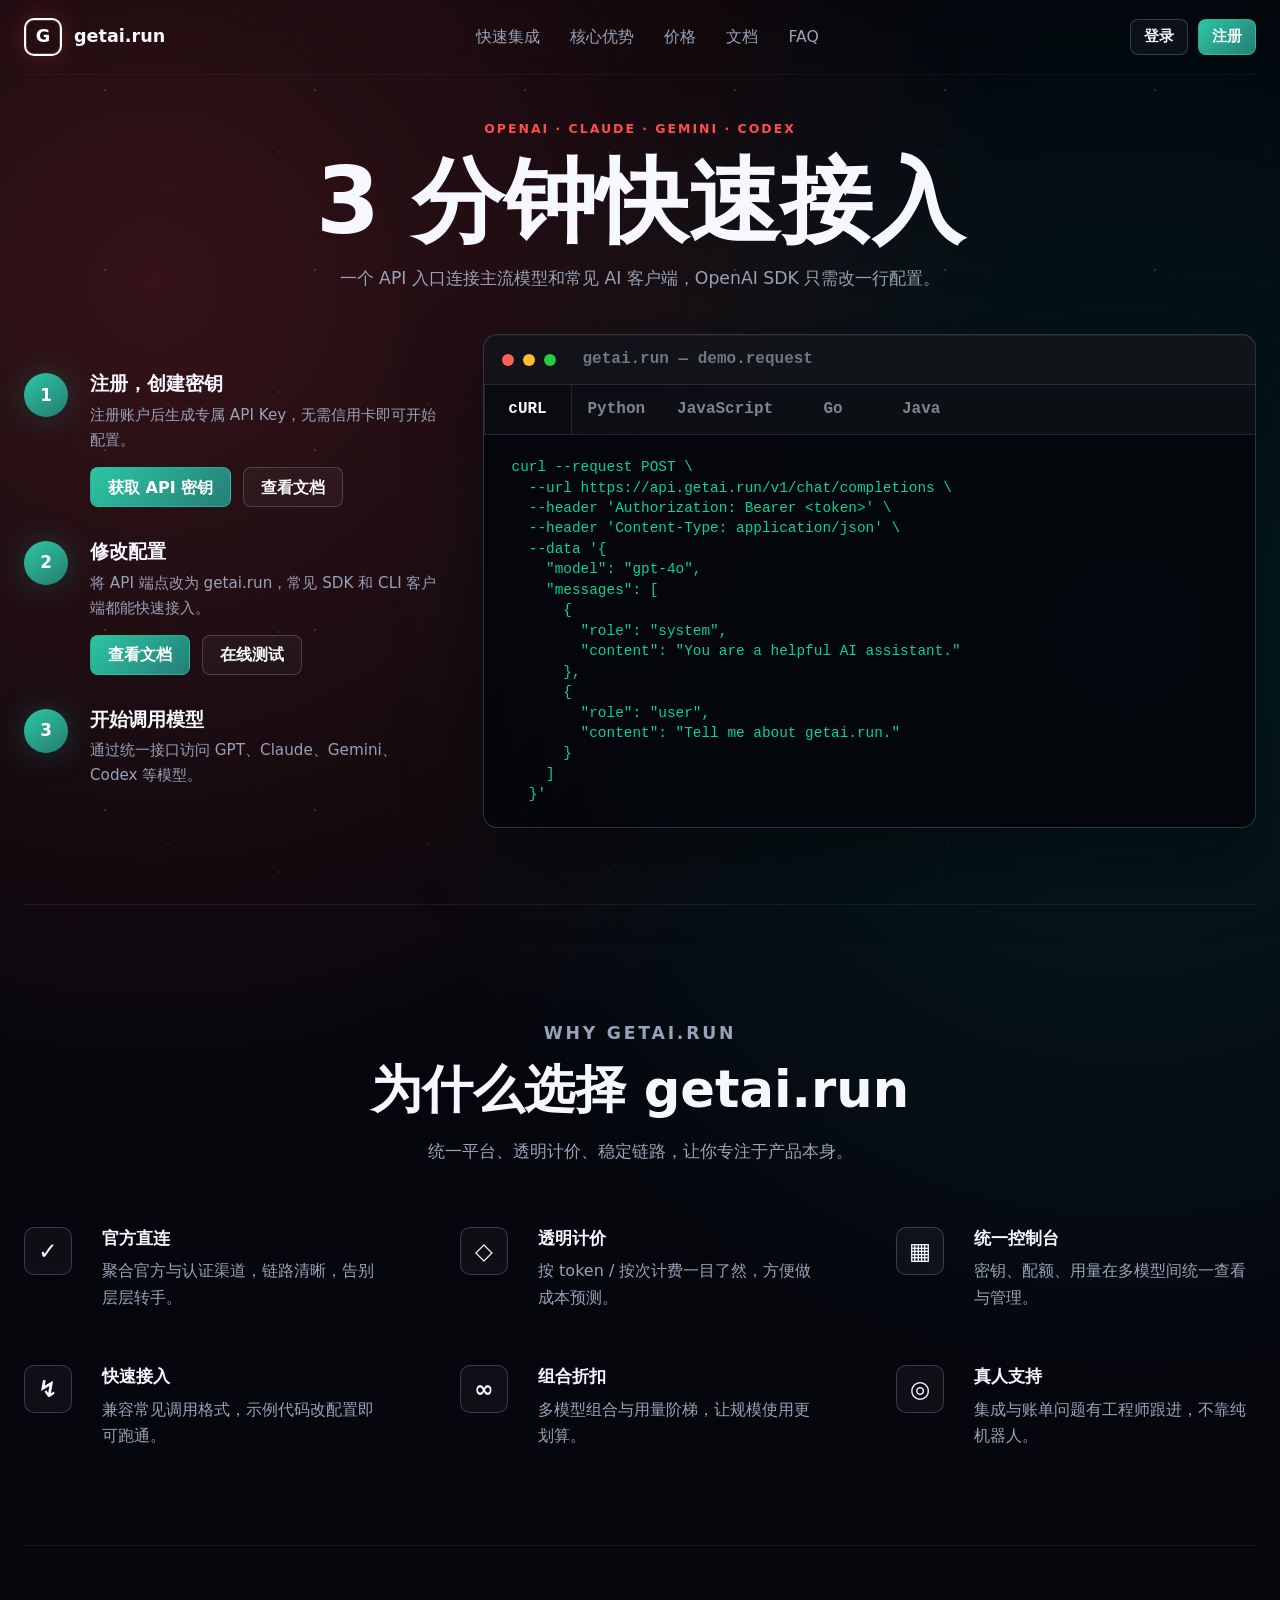
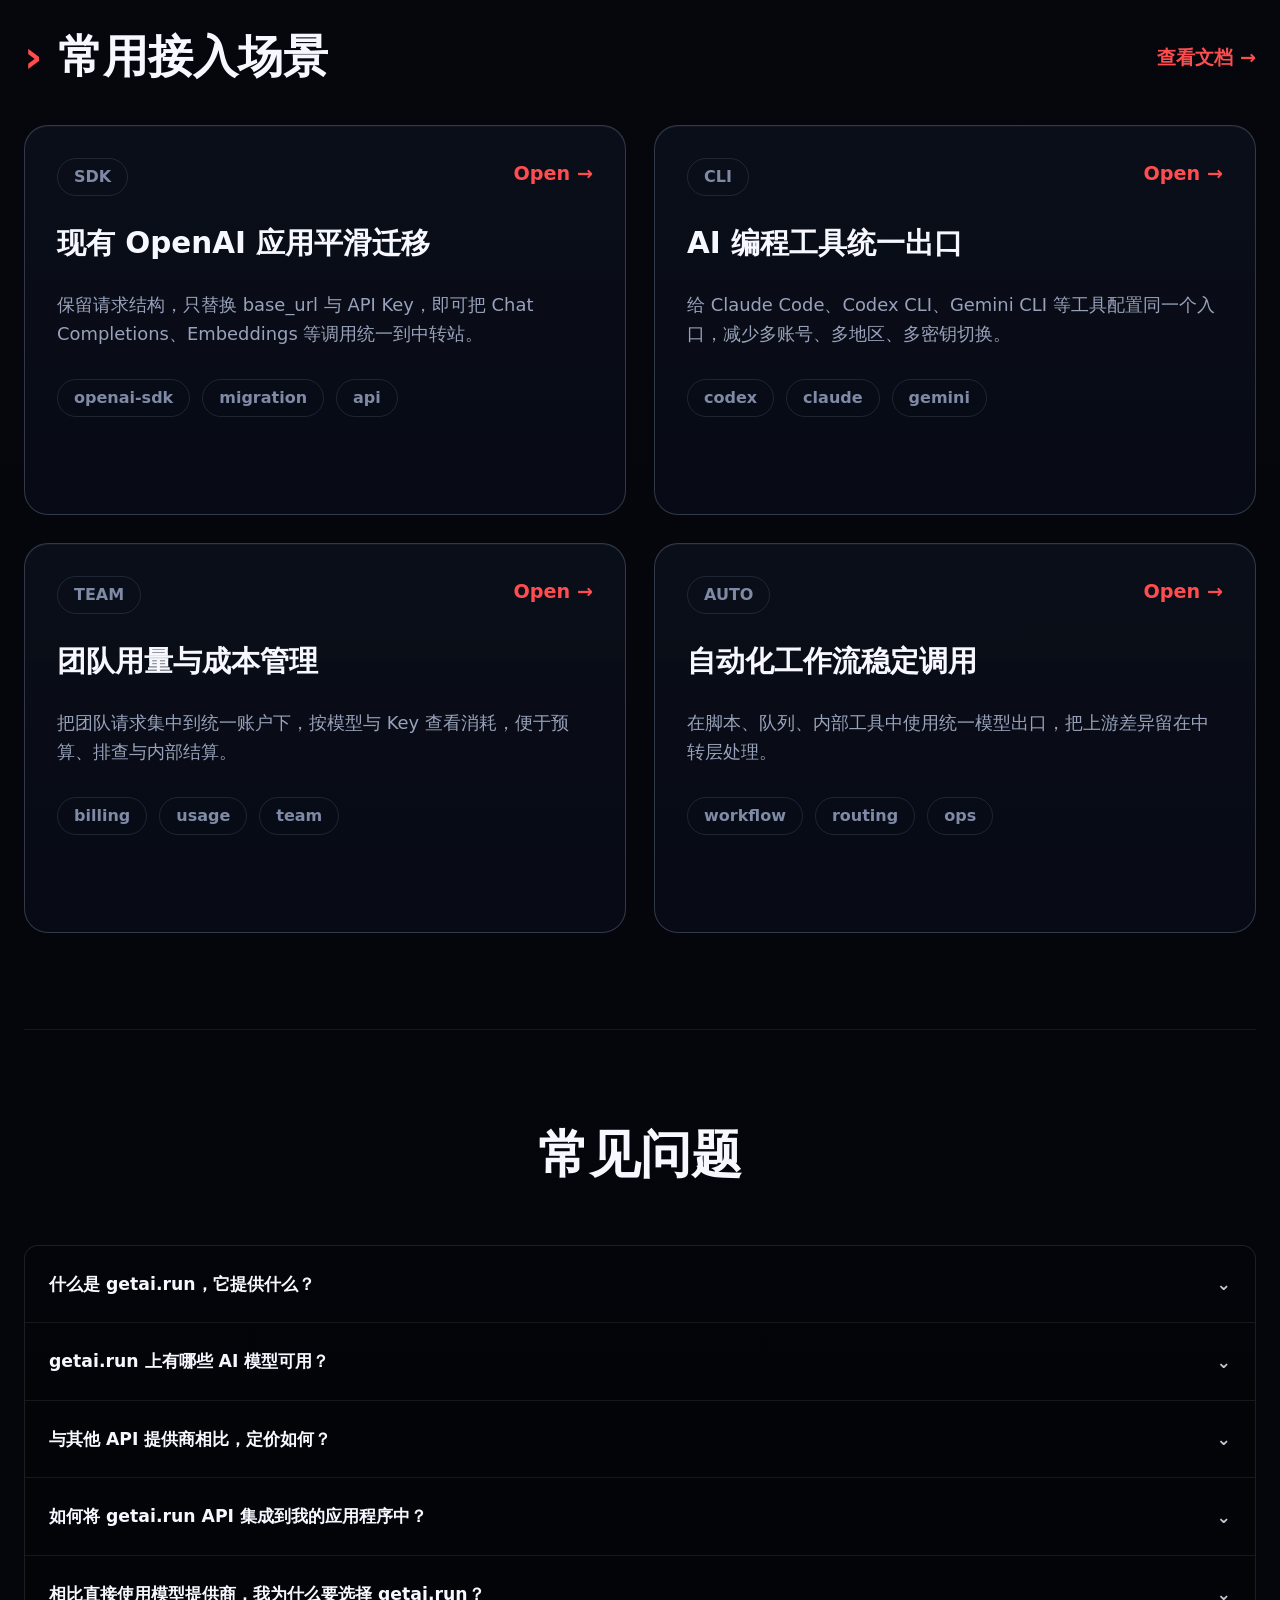
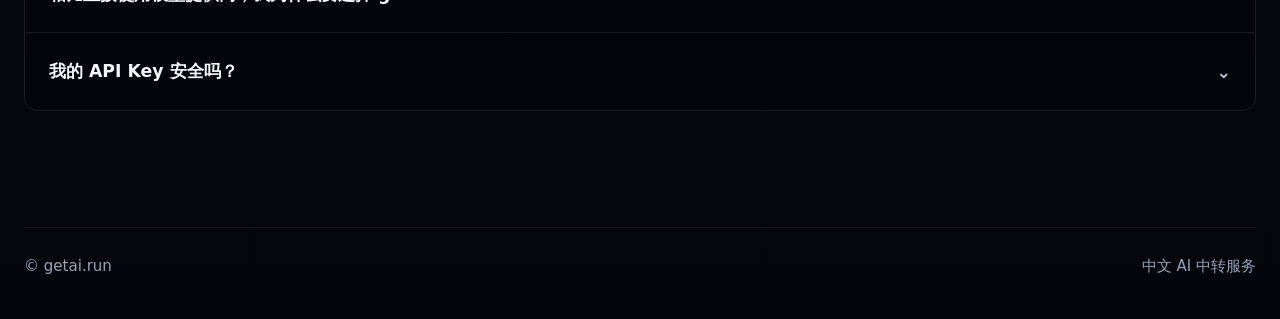
==== commit ee179827: "feat: portal and user key management" ====
--- a/website/index.html
+++ b/website/index.html
@@ -24,15 +24,20 @@
           <a href="/docs/">文档</a>
           <a href="#faq">FAQ</a>
         </nav>
+        <div class="header-actions">
+          <button class="button button-secondary compact" type="button" data-auth-open="login">登录</button>
+          <button class="button button-primary compact" type="button" data-auth-open="register">注册</button>
+          <button class="button button-secondary compact hidden" type="button" id="openConsole">控制台</button>
+        </div>
       </header>
 
-      <main>
+      <main id="marketingPage">
         <section class="hero" id="quickstart">
           <div class="hero-head">
             <p class="eyebrow">OpenAI · Claude · Gemini · Codex</p>
-            <h1>3 分钟快速接入 AI 中转站</h1>
+            <h1>3 分钟快速接入</h1>
             <p class="hero-text">
-              一个 API 入口连接主流模型和常见 AI 客户端。注册、换地址、开始调用，现有 OpenAI SDK 只需要改一行配置。
+              一个 API 入口连接主流模型和常见 AI 客户端，OpenAI SDK 只需改一行配置。
             </p>
           </div>
 
@@ -42,7 +47,7 @@
                 <span class="step-index">1</span>
                 <div>
                   <h2>注册，创建密钥</h2>
-                  <p>注册账户后在控制台生成专属 API Key，无需信用卡即可开始配置。</p>
+                  <p>注册账户后生成专属 API Key，无需信用卡即可开始配置。</p>
                   <div class="step-actions">
                     <a class="button button-primary" href="/docs/">获取 API 密钥</a>
                     <a class="button button-secondary" href="/docs/">查看文档</a>
@@ -53,7 +58,7 @@
                 <span class="step-index">2</span>
                 <div>
                   <h2>修改配置</h2>
-                  <p>将 API 端点改为 getai.run 地址，OpenAI SDK、Claude Code、Codex CLI 等客户端都能快速接入。</p>
+                  <p>将 API 端点改为 getai.run，常见 SDK 和 CLI 客户端都能快速接入。</p>
                   <div class="step-actions">
                     <a class="button button-primary" href="/docs/">查看文档</a>
                     <a class="button button-secondary" href="https://api.getai.run/v1/models">在线测试</a>
@@ -64,7 +69,7 @@
                 <span class="step-index">3</span>
                 <div>
                   <h2>开始调用模型</h2>
-                  <p>通过统一接口访问 GPT、Claude、Gemini、Codex 等模型，把路由、认证和转发交给中转站。</p>
+                  <p>通过统一接口访问 GPT、Claude、Gemini、Codex 等模型。</p>
                 </div>
               </li>
             </ol>
@@ -251,10 +256,168 @@
         </section>
       </main>
 
+      <main class="console-app hidden" id="consoleApp">
+        <aside class="console-sidebar">
+          <a class="brand console-brand" href="/" aria-label="getai.run 首页">
+            <span class="brand-mark" aria-hidden="true">G</span>
+            <strong>getai.run</strong>
+          </a>
+          <nav class="console-nav" aria-label="控制台导航">
+            <button class="active" type="button" data-console-tab="overview">仪表盘</button>
+            <button type="button" data-console-tab="keys">API 密钥</button>
+            <button type="button" data-console-tab="billing">充值下单</button>
+            <button type="button" data-console-tab="orders">我的订单</button>
+            <button type="button" data-console-tab="docs">文档</button>
+          </nav>
+        </aside>
+
+        <section class="console-main">
+          <header class="console-topbar">
+            <div>
+              <p class="eyebrow">User Console</p>
+              <h1 id="consoleTitle">仪表盘</h1>
+            </div>
+            <div class="console-user">
+              <span class="balance-pill" id="balancePill">$0.00</span>
+              <span class="user-pill" id="userPill">User</span>
+              <button class="button button-secondary compact" type="button" id="logoutButton">退出</button>
+            </div>
+          </header>
+
+          <section class="console-panel active" id="panel-overview">
+            <div class="metric-grid">
+              <article class="metric-card">
+                <span>可用余额</span>
+                <strong id="overviewBalance">$0.00</strong>
+              </article>
+              <article class="metric-card">
+                <span>API 密钥</span>
+                <strong id="overviewKeyCount">0</strong>
+              </article>
+              <article class="metric-card">
+                <span>最近订单</span>
+                <strong id="overviewOrderCount">0</strong>
+              </article>
+            </div>
+            <div class="console-card">
+              <div class="console-card-head">
+                <div>
+                  <h2>快速开始</h2>
+                  <p>创建 API Key 后，将客户端 base_url 指向当前服务地址即可调用。</p>
+                </div>
+                <button class="button button-primary" type="button" data-console-tab="keys">创建密钥</button>
+              </div>
+              <pre class="console-code"><code>curl --request GET \
+  --url http://127.0.0.1:8317/v1/models \
+  --header 'Authorization: Bearer &lt;你的 API Key&gt;'</code></pre>
+            </div>
+          </section>
+
+          <section class="console-panel" id="panel-keys">
+            <div class="console-toolbar">
+              <div class="search-box">搜索名称或 Key...</div>
+              <button class="icon-button" type="button" id="refreshKeys" aria-label="刷新">↻</button>
+              <button class="button button-primary" type="button" id="createKeyButton">创建密钥</button>
+            </div>
+            <div class="data-table" id="keysTable"></div>
+          </section>
+
+          <section class="console-panel" id="panel-billing">
+            <div class="console-card">
+              <div class="console-card-head">
+                <div>
+                  <h2>充值下单</h2>
+                  <p>当前接入的是本地订单接口，生产支付可替换为支付平台回调。</p>
+                </div>
+              </div>
+              <div class="plan-grid" id="planGrid"></div>
+            </div>
+          </section>
+
+          <section class="console-panel" id="panel-orders">
+            <div class="console-toolbar">
+              <div>
+                <h2>我的订单</h2>
+                <p>查看充值订单状态。</p>
+              </div>
+              <button class="icon-button" type="button" id="refreshOrders" aria-label="刷新">↻</button>
+            </div>
+            <div class="data-table" id="ordersTable"></div>
+          </section>
+
+          <section class="console-panel" id="panel-docs">
+            <div class="console-card">
+              <h2>文档</h2>
+              <p>API 兼容 OpenAI、Gemini、Claude 与 Codex 常见客户端。更多接入说明请查看文档页。</p>
+              <a class="button button-primary" href="/docs/">打开文档</a>
+            </div>
+          </section>
+        </section>
+      </main>
+
+      <dialog class="auth-dialog" id="authDialog">
+        <form class="auth-card" id="authForm">
+          <button class="dialog-close" type="button" id="closeAuth" aria-label="关闭">×</button>
+          <p class="eyebrow" id="authModeText">Login</p>
+          <h2 id="authTitle">登录 getai.run</h2>
+          <label id="nameField">
+            名称
+            <input id="authName" name="name" autocomplete="name" placeholder="你的名称">
+          </label>
+          <label>
+            邮箱
+            <input id="authEmail" name="email" type="email" autocomplete="email" required placeholder="you@example.com">
+          </label>
+          <label>
+            邮箱验证码
+            <div class="code-input-row">
+              <input id="authCode" name="code" inputmode="numeric" autocomplete="one-time-code" required placeholder="6 位验证码">
+              <button class="button button-secondary compact" type="button" id="sendAuthCode">发送验证码</button>
+            </div>
+          </label>
+          <label>
+            密码
+            <input id="authPassword" name="password" type="password" autocomplete="current-password" required placeholder="至少 8 位">
+          </label>
+          <p class="form-error" id="authError"></p>
+          <button class="button button-primary" type="submit" id="authSubmit">登录</button>
+          <button class="text-button" type="button" id="switchAuthMode">没有账号？立即注册</button>
+        </form>
+      </dialog>
+
+      <dialog class="auth-dialog" id="keyDialog">
+        <form class="auth-card" id="keyForm">
+          <button class="dialog-close" type="button" id="closeKeyDialog" aria-label="关闭">×</button>
+          <p class="eyebrow">API Key</p>
+          <h2>创建密钥</h2>
+          <label>
+            名称
+            <input id="keyName" name="name" required placeholder="我的 API 密钥">
+          </label>
+          <label>
+            分组
+            <select id="keyGroup" name="group">
+              <option value="">默认号池</option>
+              <option value="claude">claude</option>
+              <option value="codex">codex</option>
+              <option value="gemini">gemini</option>
+            </select>
+          </label>
+          <p class="form-error" id="keyError"></p>
+          <button class="button button-primary" type="submit">创建</button>
+          <div class="new-key-box hidden" id="newKeyBox">
+            <span>请立即复制保存，之后不会再次显示。</span>
+            <code id="newKeyValue"></code>
+            <button class="button button-secondary compact" type="button" id="copyNewKey">复制</button>
+          </div>
+        </form>
+      </dialog>
+
       <footer class="site-footer">
         <span>© getai.run</span>
         <span>中文 AI 中转服务</span>
       </footer>
     </div>
+    <script src="./app.js"></script>
   </body>
 </html>
--- a/website/styles.css
+++ b/website/styles.css
@@ -86,7 +86,7 @@
   align-items: center;
   justify-content: space-between;
   gap: 24px;
-  padding: 24px 0;
+  padding: 18px 0;
   border-bottom: 1px solid rgba(255, 255, 255, 0.05);
   backdrop-filter: blur(18px);
 }
@@ -131,6 +131,17 @@
   font-size: 0.98rem;
 }
 
+.header-actions {
+  display: flex;
+  align-items: center;
+  gap: 10px;
+  min-width: max-content;
+}
+
+.hidden {
+  display: none !important;
+}
+
 .site-nav a {
   transition: color 0.18s ease;
 }
@@ -140,7 +151,7 @@
 }
 
 .hero {
-  padding: 72px 0 102px;
+  padding: 44px 0 76px;
 }
 
 .hero-head,
@@ -149,7 +160,7 @@
 }
 
 .hero-head {
-  margin: 0 auto 58px;
+  margin: 0 auto 42px;
   text-align: center;
 }
 
@@ -163,7 +174,7 @@
 }
 
 h1 {
-  font-size: clamp(2.7rem, 6vw, 5.6rem);
+  font-size: clamp(3.8rem, 7.2vw, 7.25rem);
   line-height: 1.02;
   letter-spacing: 0;
 }
@@ -191,20 +202,20 @@
 
 .hero-text {
   max-width: 760px;
-  margin: 22px auto 0;
-  font-size: 1.12rem;
+  margin: 16px auto 0;
+  font-size: 1.08rem;
 }
 
 .quickstart-layout {
   display: grid;
-  grid-template-columns: minmax(340px, 0.86fr) minmax(520px, 1.14fr);
-  gap: 72px;
+  grid-template-columns: minmax(280px, 0.7fr) minmax(460px, 1.3fr);
+  gap: 42px;
   align-items: center;
 }
 
 .steps {
   display: grid;
-  gap: 46px;
+  gap: 34px;
   margin: 0;
   padding: 0;
   list-style: none;
@@ -212,8 +223,8 @@
 
 .steps li {
   display: grid;
-  grid-template-columns: 54px 1fr;
-  gap: 22px;
+  grid-template-columns: 48px 1fr;
+  gap: 18px;
   align-items: start;
 }
 
@@ -237,14 +248,14 @@
 
 .steps p {
   max-width: 520px;
-  font-size: 0.98rem;
+  font-size: 0.95rem;
 }
 
 .step-actions {
   display: flex;
   flex-wrap: wrap;
   gap: 12px;
-  margin-top: 18px;
+  margin-top: 14px;
 }
 
 .button {
@@ -260,6 +271,12 @@
   transition: border-color 0.18s ease, color 0.18s ease, transform 0.18s ease, background 0.18s ease;
 }
 
+.button.compact {
+  min-height: 36px;
+  padding: 7px 13px;
+  font-size: 0.92rem;
+}
+
 .button:hover {
   transform: translateY(-1px);
 }
@@ -349,12 +366,12 @@
 
 pre {
   margin: 0;
-  padding: 28px;
+  padding: 22px 28px;
   overflow: auto;
   color: var(--green);
   font-family: ui-monospace, SFMono-Regular, Menlo, Consolas, monospace;
-  font-size: 0.95rem;
-  line-height: 1.55;
+  font-size: 0.9rem;
+  line-height: 1.42;
 }
 
 .section {
@@ -551,6 +568,360 @@
   font-size: 0.94rem;
 }
 
+.console-app {
+  display: grid;
+  min-height: calc(100vh - 1px);
+  grid-template-columns: 260px minmax(0, 1fr);
+  border-top: 1px solid var(--line);
+  background:
+    radial-gradient(circle at 18% 12%, rgba(255, 77, 79, 0.18), transparent 22%),
+    radial-gradient(circle at 92% 4%, rgba(21, 214, 196, 0.14), transparent 24%),
+    rgba(4, 7, 15, 0.72);
+}
+
+.console-sidebar {
+  position: sticky;
+  top: 0;
+  height: 100vh;
+  padding: 22px 14px;
+  border-right: 1px solid var(--line);
+  background: rgba(9, 13, 24, 0.72);
+  backdrop-filter: blur(18px);
+}
+
+.console-brand {
+  margin: 0 8px 28px;
+}
+
+.console-nav {
+  display: grid;
+  gap: 8px;
+}
+
+.console-nav button,
+.icon-button,
+.text-button {
+  border: 0;
+  color: inherit;
+  font: inherit;
+  cursor: pointer;
+}
+
+.console-nav button {
+  min-height: 46px;
+  padding: 0 16px;
+  border-radius: 10px;
+  background: transparent;
+  color: var(--muted-strong);
+  text-align: left;
+}
+
+.console-nav button:hover,
+.console-nav button.active {
+  background: rgba(255, 255, 255, 0.07);
+  color: var(--text);
+}
+
+.console-main {
+  min-width: 0;
+  padding: 24px 34px 54px;
+}
+
+.console-topbar {
+  display: flex;
+  align-items: center;
+  justify-content: space-between;
+  gap: 24px;
+  min-height: 74px;
+  margin-bottom: 32px;
+}
+
+.console-topbar h1 {
+  font-size: 1.6rem;
+}
+
+.console-user {
+  display: flex;
+  align-items: center;
+  gap: 10px;
+}
+
+.balance-pill,
+.user-pill {
+  display: inline-flex;
+  align-items: center;
+  min-height: 36px;
+  padding: 0 14px;
+  border: 1px solid var(--line);
+  border-radius: 999px;
+  background: rgba(255, 255, 255, 0.055);
+  color: var(--muted-strong);
+  font-weight: 800;
+}
+
+.balance-pill {
+  color: #7fb5ff;
+}
+
+.console-panel {
+  display: none;
+}
+
+.console-panel.active {
+  display: grid;
+  gap: 22px;
+}
+
+.metric-grid {
+  display: grid;
+  grid-template-columns: repeat(3, minmax(0, 1fr));
+  gap: 16px;
+}
+
+.metric-card,
+.console-card,
+.data-table,
+.plan-card {
+  border: 1px solid var(--line-strong);
+  border-radius: 16px;
+  background: rgba(12, 18, 31, 0.82);
+  box-shadow: inset 0 1px 0 rgba(255, 255, 255, 0.04);
+}
+
+.metric-card {
+  padding: 22px;
+}
+
+.metric-card span,
+.console-card p,
+.console-toolbar p,
+.table-row small,
+.plan-card p {
+  color: var(--muted);
+}
+
+.metric-card strong {
+  display: block;
+  margin-top: 8px;
+  font-size: 2rem;
+  line-height: 1.15;
+}
+
+.console-card {
+  padding: 24px;
+}
+
+.console-card-head,
+.console-toolbar,
+.table-row {
+  display: flex;
+  align-items: center;
+  justify-content: space-between;
+  gap: 18px;
+}
+
+.console-card h2,
+.console-toolbar h2 {
+  font-size: 1.35rem;
+}
+
+.console-card p {
+  margin-top: 6px;
+}
+
+.console-code {
+  margin-top: 18px;
+  border: 1px solid var(--line);
+  border-radius: 12px;
+  background: rgba(0, 0, 0, 0.24);
+}
+
+.console-toolbar {
+  min-height: 54px;
+}
+
+.search-box {
+  width: min(360px, 100%);
+  min-height: 44px;
+  padding: 10px 16px;
+  border: 1px solid var(--line-strong);
+  border-radius: 10px;
+  background: rgba(255, 255, 255, 0.055);
+  color: var(--muted);
+}
+
+.icon-button {
+  display: grid;
+  place-items: center;
+  width: 44px;
+  height: 44px;
+  border: 1px solid var(--line-strong);
+  border-radius: 10px;
+  background: rgba(255, 255, 255, 0.055);
+}
+
+.data-table {
+  overflow: hidden;
+}
+
+.table-head,
+.table-row {
+  display: grid;
+  grid-template-columns: 1.1fr 1.1fr 0.9fr 0.8fr 1fr;
+  gap: 16px;
+  align-items: center;
+  padding: 16px 18px;
+}
+
+.orders-table .table-head,
+.orders-table .table-row {
+  grid-template-columns: 1fr 1fr 1fr 1fr 0.7fr;
+}
+
+.table-head {
+  background: rgba(255, 255, 255, 0.07);
+  color: var(--muted-strong);
+  font-weight: 850;
+}
+
+.table-row + .table-row {
+  border-top: 1px solid rgba(255, 255, 255, 0.06);
+}
+
+.key-prefix,
+.status-pill {
+  display: inline-flex;
+  width: fit-content;
+  min-height: 28px;
+  align-items: center;
+  padding: 3px 9px;
+  border-radius: 8px;
+  background: rgba(127, 181, 255, 0.14);
+  color: #7fb5ff;
+  font-family: ui-monospace, SFMono-Regular, Menlo, Consolas, monospace;
+  font-weight: 800;
+}
+
+.status-pill {
+  background: rgba(0, 213, 154, 0.12);
+  color: var(--green);
+  font-family: inherit;
+}
+
+.row-actions {
+  display: flex;
+  flex-wrap: wrap;
+  gap: 8px;
+}
+
+.row-actions button {
+  min-height: 32px;
+}
+
+.plan-grid {
+  display: grid;
+  grid-template-columns: repeat(3, minmax(0, 1fr));
+  gap: 16px;
+  margin-top: 22px;
+}
+
+.plan-card {
+  padding: 22px;
+}
+
+.plan-card strong {
+  display: block;
+  margin: 12px 0;
+  font-size: 2rem;
+}
+
+.auth-dialog {
+  width: min(560px, calc(100% - 36px));
+  padding: 0;
+  border: 1px solid var(--line-strong);
+  border-radius: 18px;
+  background: rgba(13, 19, 33, 0.98);
+  color: var(--text);
+  box-shadow: var(--shadow);
+}
+
+.auth-dialog::backdrop {
+  background: rgba(2, 4, 9, 0.72);
+  backdrop-filter: blur(8px);
+}
+
+.auth-card {
+  position: relative;
+  display: grid;
+  gap: 16px;
+  padding: 34px;
+}
+
+.auth-card h2 {
+  font-size: 1.8rem;
+}
+
+.auth-card label {
+  display: grid;
+  gap: 8px;
+  color: var(--muted-strong);
+  font-weight: 850;
+}
+
+.auth-card input,
+.auth-card select {
+  width: 100%;
+  min-height: 48px;
+  padding: 0 14px;
+  border: 1px solid var(--line-strong);
+  border-radius: 10px;
+  background: rgba(255, 255, 255, 0.055);
+  color: var(--text);
+  font: inherit;
+}
+
+.code-input-row {
+  display: grid;
+  grid-template-columns: minmax(0, 1fr) max-content;
+  gap: 10px;
+}
+
+.dialog-close {
+  position: absolute;
+  top: 18px;
+  right: 18px;
+  border: 0;
+  background: transparent;
+  color: var(--muted);
+  font-size: 1.7rem;
+  cursor: pointer;
+}
+
+.text-button {
+  background: transparent;
+  color: var(--accent);
+  font-weight: 850;
+}
+
+.form-error {
+  min-height: 20px;
+  color: var(--accent);
+}
+
+.new-key-box {
+  display: grid;
+  gap: 10px;
+  padding: 14px;
+  border: 1px solid rgba(0, 213, 154, 0.28);
+  border-radius: 12px;
+  background: rgba(0, 213, 154, 0.08);
+}
+
+.new-key-box code {
+  overflow-wrap: anywhere;
+  color: var(--green);
+}
+
 .cta-section {
   width: min(920px, calc(100% - 48px));
   margin: 0 auto;
@@ -626,12 +997,31 @@
   color: var(--muted);
 }
 
-@media (max-width: 1080px) {
+@media (max-width: 900px) {
   .quickstart-layout,
   .feature-grid,
   .showcase-grid,
   .card-grid,
-  .access-layout {
+  .access-layout,
+  .console-app,
+  .metric-grid,
+  .plan-grid {
+    grid-template-columns: 1fr;
+  }
+
+  .console-sidebar {
+    position: static;
+    height: auto;
+  }
+
+  .console-nav {
+    grid-template-columns: repeat(3, minmax(0, 1fr));
+  }
+
+  .table-head,
+  .table-row,
+  .orders-table .table-head,
+  .orders-table .table-row {
     grid-template-columns: 1fr;
   }
 
@@ -651,7 +1041,10 @@
 @media (max-width: 760px) {
   .site-header,
   .site-footer,
-  .showcase-head {
+  .showcase-head,
+  .console-topbar,
+  .console-card-head,
+  .console-toolbar {
     align-items: flex-start;
     flex-direction: column;
   }
@@ -673,6 +1066,15 @@
     flex-wrap: wrap;
   }
 
+  .header-actions,
+  .console-user {
+    flex-wrap: wrap;
+  }
+
+  .console-main {
+    padding: 22px 16px 46px;
+  }
+
   .hero {
     padding: 46px 0 74px;
   }
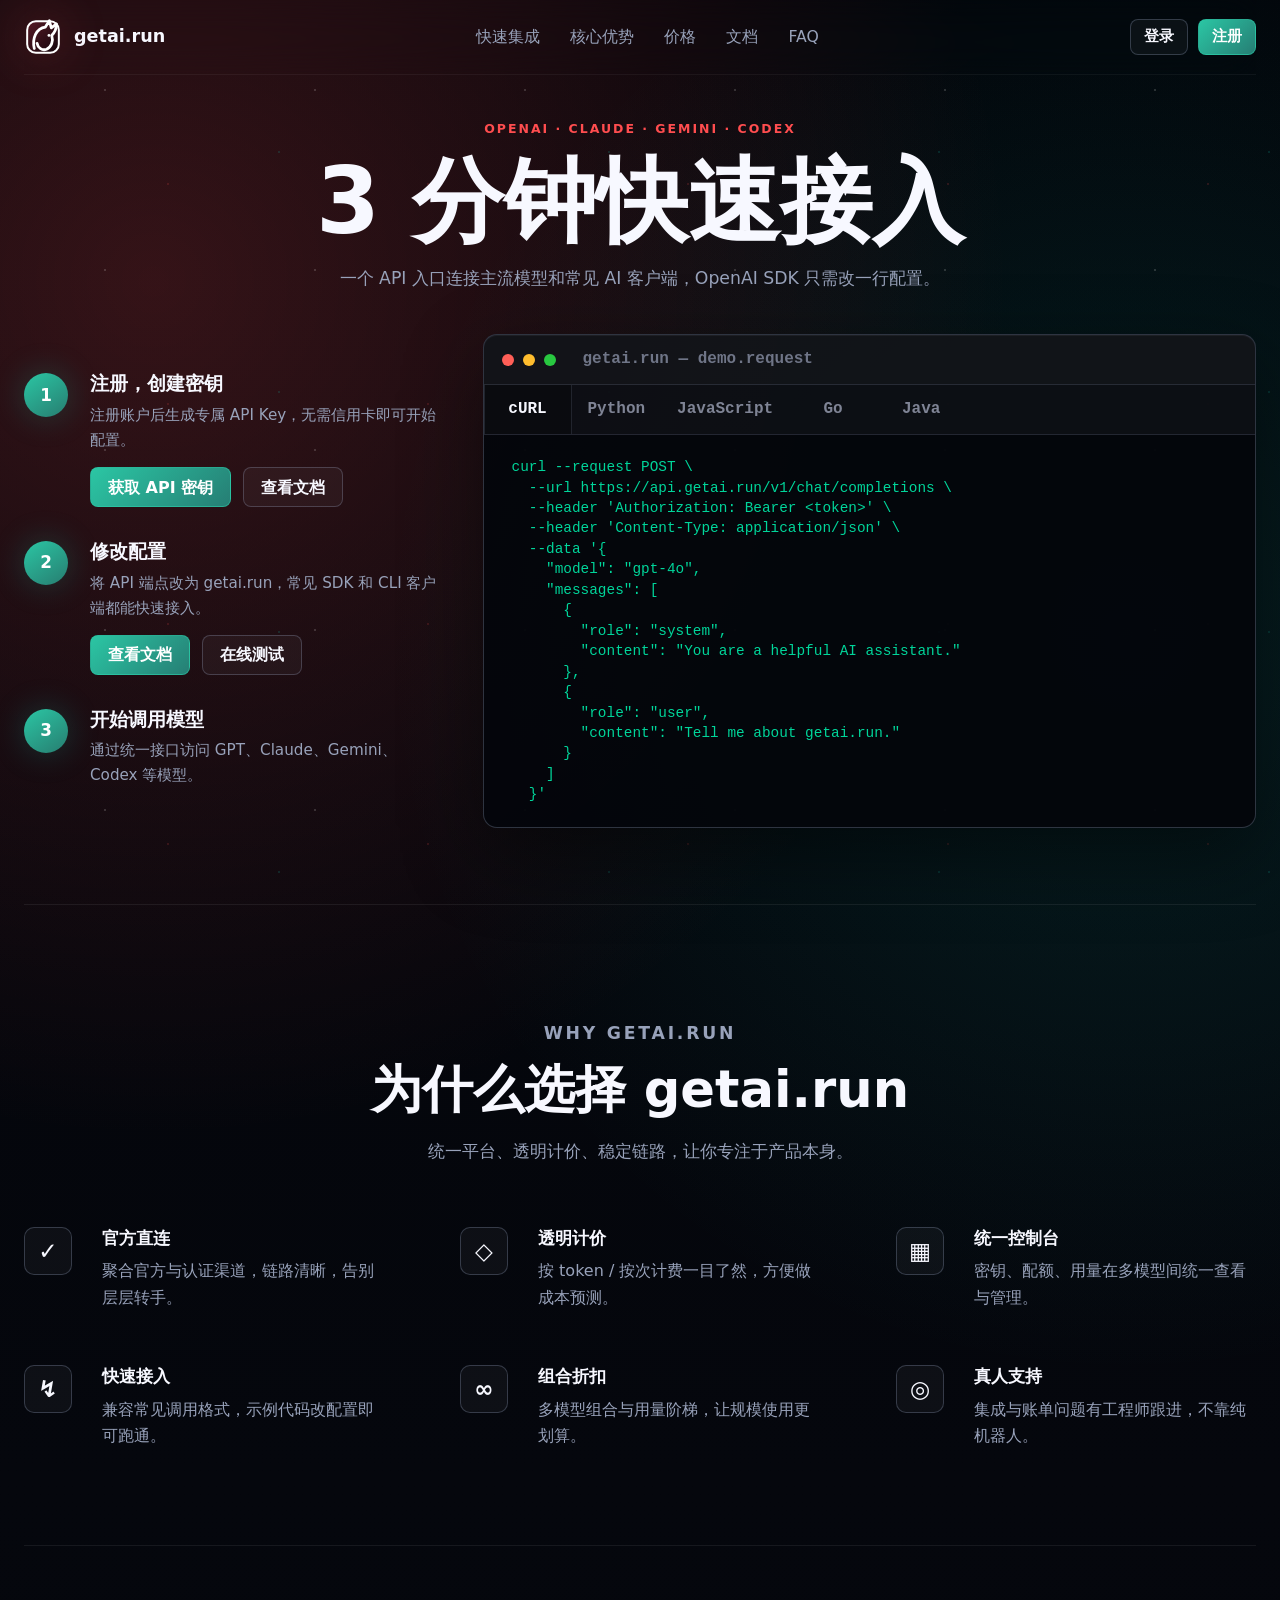
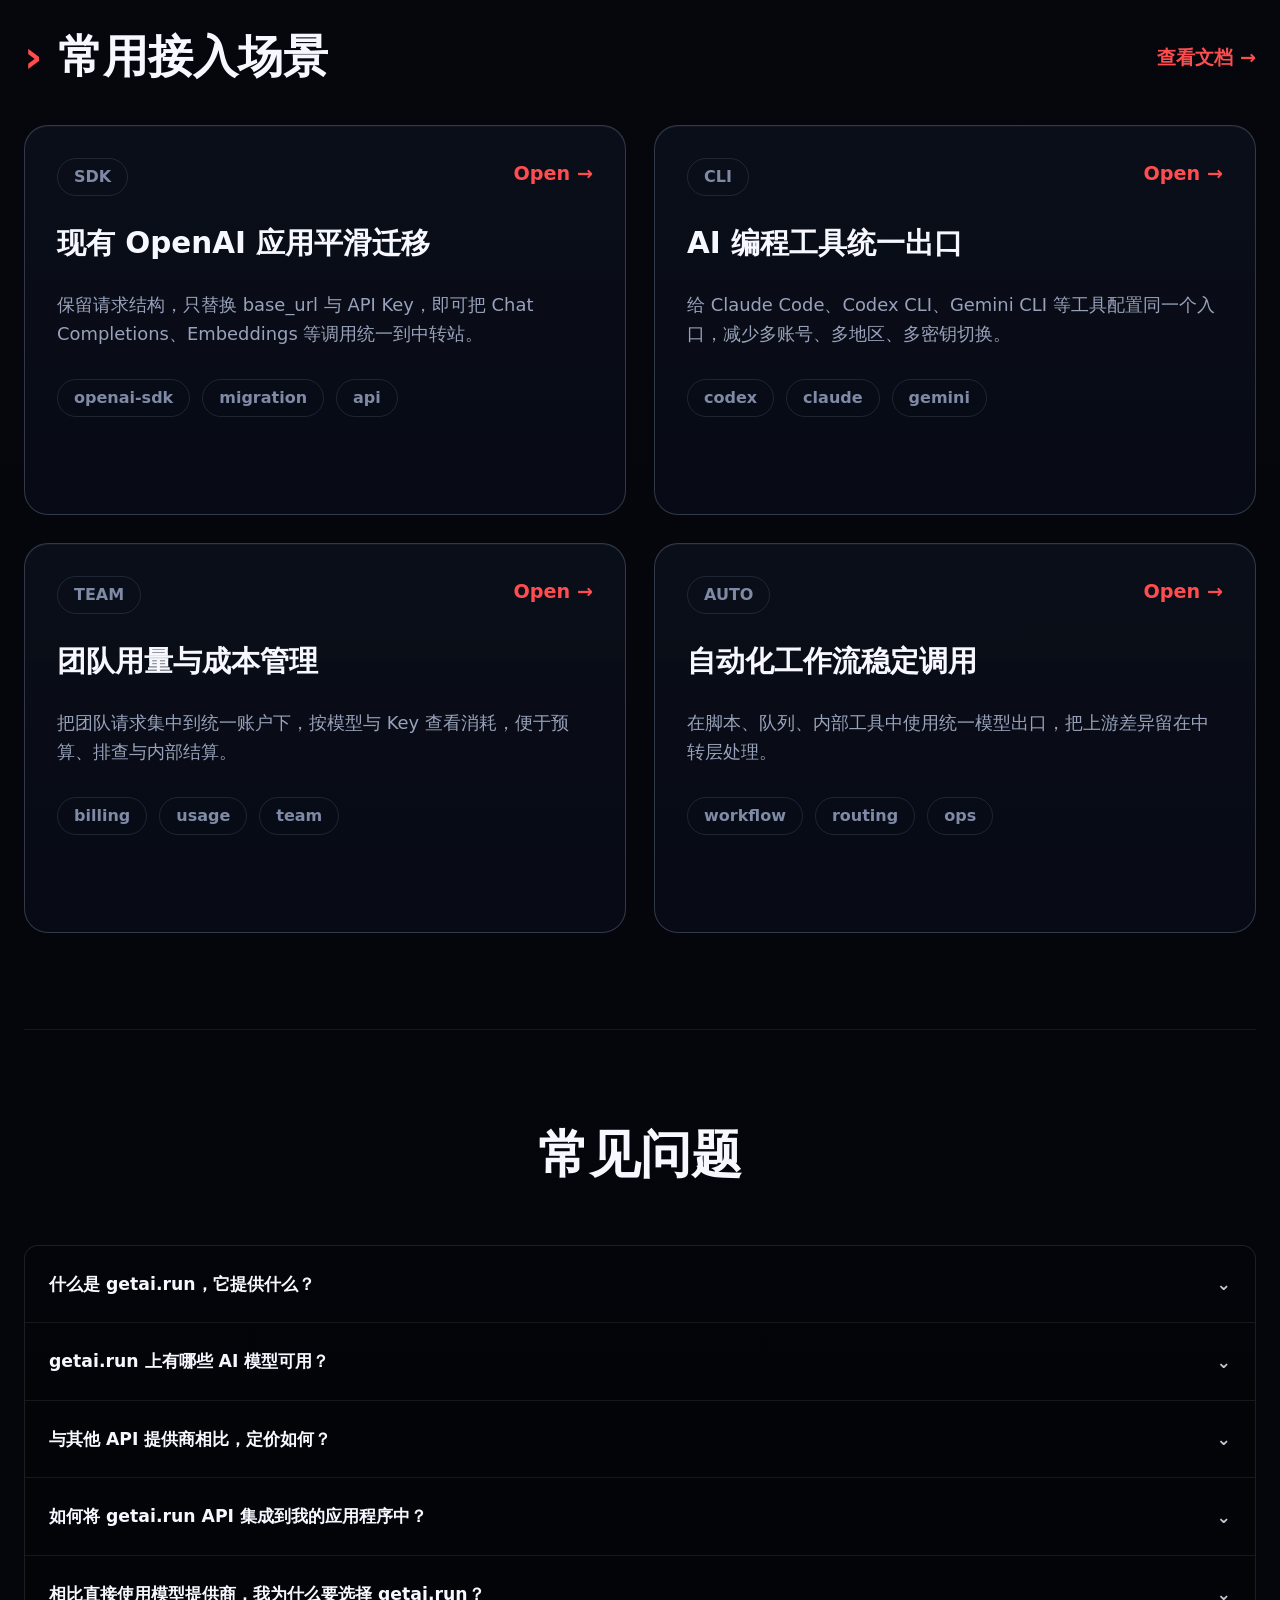
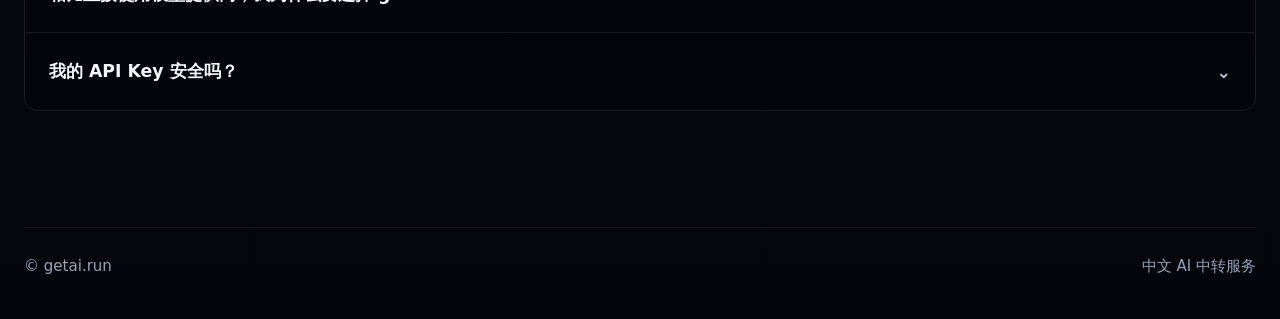
==== commit 20b35c8e: "feat: update website branding assets" ====
--- a/website/index.html
+++ b/website/index.html
@@ -8,13 +8,14 @@
       content="getai.run 是面向 AI 客户端的统一中转服务，兼容 OpenAI、Claude、Gemini、Codex 等常见调用方式。"
     >
     <title>getai.run | AI 中转站</title>
+    <link rel="icon" href="./brand-icon.svg" type="image/svg+xml">
     <link rel="stylesheet" href="./styles.css">
   </head>
   <body>
     <div class="page-shell">
       <header class="site-header">
         <a class="brand" href="/" aria-label="getai.run 首页">
-          <span class="brand-mark" aria-hidden="true">G</span>
+          <img class="brand-mark" src="./brand-icon.svg" alt="" aria-hidden="true">
           <strong>getai.run</strong>
         </a>
         <nav class="site-nav" aria-label="主导航">
@@ -259,7 +260,7 @@
       <main class="console-app hidden" id="consoleApp">
         <aside class="console-sidebar">
           <a class="brand console-brand" href="/" aria-label="getai.run 首页">
-            <span class="brand-mark" aria-hidden="true">G</span>
+            <img class="brand-mark" src="./brand-icon.svg" alt="" aria-hidden="true">
             <strong>getai.run</strong>
           </a>
           <nav class="console-nav" aria-label="控制台导航">
@@ -308,7 +309,7 @@
                 <button class="button button-primary" type="button" data-console-tab="keys">创建密钥</button>
               </div>
               <pre class="console-code"><code>curl --request GET \
-  --url http://127.0.0.1:8317/v1/models \
+  --url http://127.0.0.1:8417/v1/models \
   --header 'Authorization: Bearer &lt;你的 API Key&gt;'</code></pre>
             </div>
           </section>
@@ -368,10 +369,10 @@
             邮箱
             <input id="authEmail" name="email" type="email" autocomplete="email" required placeholder="you@example.com">
           </label>
-          <label>
+          <label id="codeField">
             邮箱验证码
             <div class="code-input-row">
-              <input id="authCode" name="code" inputmode="numeric" autocomplete="one-time-code" required placeholder="6 位验证码">
+              <input id="authCode" name="code" inputmode="numeric" autocomplete="one-time-code" placeholder="6 位验证码">
               <button class="button button-secondary compact" type="button" id="sendAuthCode">发送验证码</button>
             </div>
           </label>
@@ -418,6 +419,6 @@
         <span>中文 AI 中转服务</span>
       </footer>
     </div>
-    <script src="./app.js"></script>
+    <script src="./app.js?v=2026042601"></script>
   </body>
 </html>
--- a/website/styles.css
+++ b/website/styles.css
@@ -112,15 +112,12 @@
 }
 
 .brand-mark {
-  display: grid;
-  place-items: center;
   width: 38px;
   height: 38px;
-  border: 2px solid #fff;
+  display: block;
   border-radius: 10px;
-  color: #fff;
-  font-weight: 900;
-  box-shadow: inset 0 0 0 1px rgba(255, 255, 255, 0.2), 0 0 24px rgba(255, 77, 79, 0.22);
+  object-fit: contain;
+  filter: drop-shadow(0 0 24px rgba(255, 77, 79, 0.24));
 }
 
 .site-nav {
